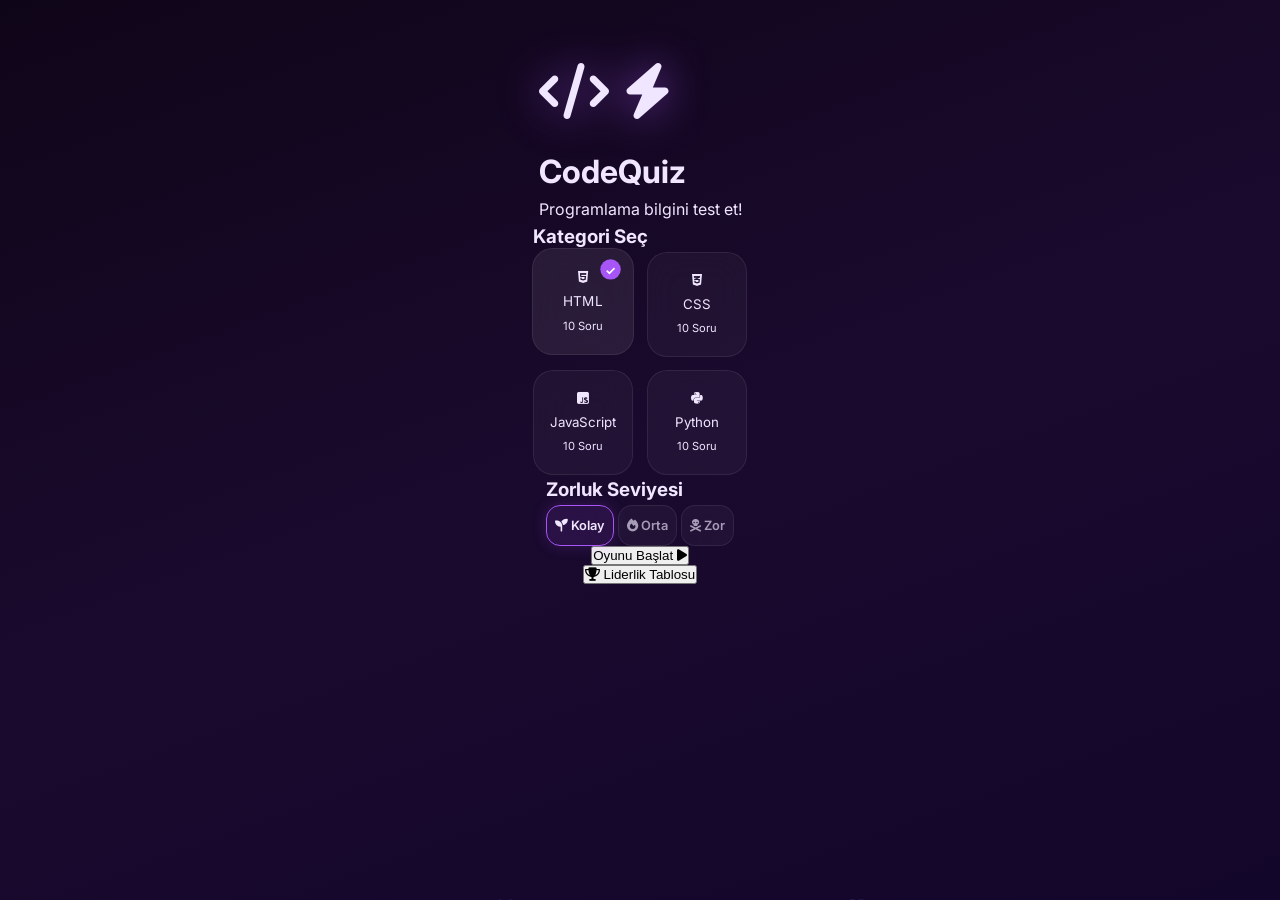
==== 03-egitici-oyun-tasarimi/index.html @ 7d4e770e "Final projeleri birleştirildi" ====
<!DOCTYPE html>
<html lang="tr">
<head>
    <meta charset="UTF-8">
    <meta name="viewport" content="width=device-width, initial-scale=1.0">
    <title>CodeQuiz - Programlama Bilgi Yarışması</title>
    <link rel="stylesheet" href="style.css">
    <link href="https://fonts.googleapis.com/css2?family=Inter:wght@300;400;500;600;700;800;900&display=swap" rel="stylesheet">
    <link rel="stylesheet" href="https://cdnjs.cloudflare.com/ajax/libs/font-awesome/6.5.0/css/all.min.css">
</head>
<body>
    <div class="particles" id="particles"></div>

    <!-- Start Screen -->
    <div class="game-container" id="startScreen">
        <div class="logo-section">
            <div class="logo-icon">
                <i class="fas fa-code"></i>
                <i class="fas fa-bolt logo-bolt"></i>
            </div>
            <h1 class="game-title">Code<span>Quiz</span></h1>
            <p class="game-subtitle">Programlama bilgini test et!</p>
        </div>

        <div class="category-section">
            <h3>Kategori Seç</h3>
            <div class="category-grid">
                <button class="category-btn selected" onclick="selectCategory(this, 'html')" data-cat="html">
                    <i class="fab fa-html5"></i>
                    <span>HTML</span>
                    <small>10 Soru</small>
                </button>
                <button class="category-btn" onclick="selectCategory(this, 'css')" data-cat="css">
                    <i class="fab fa-css3-alt"></i>
                    <span>CSS</span>
                    <small>10 Soru</small>
                </button>
                <button class="category-btn" onclick="selectCategory(this, 'javascript')" data-cat="javascript">
                    <i class="fab fa-js-square"></i>
                    <span>JavaScript</span>
                    <small>10 Soru</small>
                </button>
                <button class="category-btn" onclick="selectCategory(this, 'python')" data-cat="python">
                    <i class="fab fa-python"></i>
                    <span>Python</span>
                    <small>10 Soru</small>
                </button>
            </div>
        </div>

        <div class="difficulty-section">
            <h3>Zorluk Seviyesi</h3>
            <div class="difficulty-options">
                <button class="diff-btn selected" onclick="selectDifficulty(this, 'easy')">
                    <i class="fas fa-seedling"></i> Kolay
                </button>
                <button class="diff-btn" onclick="selectDifficulty(this, 'medium')">
                    <i class="fas fa-fire"></i> Orta
                </button>
                <button class="diff-btn" onclick="selectDifficulty(this, 'hard')">
                    <i class="fas fa-skull-crossbones"></i> Zor
                </button>
            </div>
        </div>

        <button class="start-btn" onclick="startGame()">
            <span>Oyunu Başlat</span>
            <i class="fas fa-play"></i>
        </button>

        <button class="leaderboard-btn" onclick="showLeaderboard()">
            <i class="fas fa-trophy"></i> Liderlik Tablosu
        </button>
    </div>

    <!-- Quiz Screen -->
    <div class="game-container hidden" id="quizScreen">
        <div class="quiz-header">
            <div class="quiz-info-bar">
                <div class="quiz-score">
                    <i class="fas fa-star"></i>
                    <span id="scoreDisplay">0</span>
                </div>
                <div class="quiz-question-num">
                    <span id="questionNum">1</span> / <span id="totalQuestions">10</span>
                </div>
                <div class="quiz-timer">
                    <i class="fas fa-clock"></i>
                    <span id="timerDisplay">30</span>
                </div>
            </div>
            <div class="timer-bar">
                <div class="timer-fill" id="timerBar"></div>
            </div>
            <div class="combo-display" id="comboDisplay">
                <i class="fas fa-fire"></i> <span id="comboCount">0</span>x Kombo!
            </div>
        </div>

        <div class="question-section">
            <div class="question-category-tag" id="questionCategoryTag">HTML</div>
            <h2 class="question-text" id="questionText">Soru yükleniyor...</h2>
        </div>

        <div class="answers-section" id="answersSection">
            <button class="answer-btn" onclick="checkAnswer(0)">
                <span class="answer-letter">A</span>
                <span class="answer-text" id="answer0">Cevap 1</span>
                <span class="answer-icon"></span>
            </button>
            <button class="answer-btn" onclick="checkAnswer(1)">
                <span class="answer-letter">B</span>
                <span class="answer-text" id="answer1">Cevap 2</span>
                <span class="answer-icon"></span>
            </button>
            <button class="answer-btn" onclick="checkAnswer(2)">
                <span class="answer-letter">C</span>
                <span class="answer-text" id="answer2">Cevap 3</span>
                <span class="answer-icon"></span>
            </button>
            <button class="answer-btn" onclick="checkAnswer(3)">
                <span class="answer-letter">D</span>
                <span class="answer-text" id="answer3">Cevap 4</span>
                <span class="answer-icon"></span>
            </button>
        </div>
    </div>

    <!-- Result Screen -->
    <div class="game-container hidden" id="resultScreen">
        <div class="result-icon-section" id="resultIconSection">
            <div class="result-emoji" id="resultEmoji">🏆</div>
            <div class="result-confetti" id="confetti"></div>
        </div>
        <h1 class="result-title" id="resultTitle">Tebrikler!</h1>
        <p class="result-subtitle" id="resultSubtitle">Harika bir performans!</p>

        <div class="result-stats">
            <div class="result-stat">
                <div class="stat-circle" id="scoreCircle">
                    <svg viewBox="0 0 100 100">
                        <circle cx="50" cy="50" r="45" class="stat-bg"/>
                        <circle cx="50" cy="50" r="45" class="stat-fill" id="scoreFill"/>
                    </svg>
                    <span class="stat-value" id="finalScore">0</span>
                </div>
                <span class="stat-label">Puan</span>
            </div>
            <div class="result-stat">
                <div class="stat-number" id="correctCount">0</div>
                <span class="stat-label">Doğru</span>
            </div>
            <div class="result-stat">
                <div class="stat-number" id="wrongCount">0</div>
                <span class="stat-label">Yanlış</span>
            </div>
            <div class="result-stat">
                <div class="stat-number" id="maxCombo">0</div>
                <span class="stat-label">Max Kombo</span>
            </div>
        </div>

        <div class="result-name-section" id="nameSection">
            <input type="text" id="playerName" placeholder="Adınızı girin..." maxlength="15">
            <button class="save-score-btn" onclick="saveScore()">
                <i class="fas fa-save"></i> Puanı Kaydet
            </button>
        </div>

        <div class="result-actions">
            <button class="play-again-btn" onclick="resetGame()">
                <i class="fas fa-redo"></i> Tekrar Oyna
            </button>
            <button class="home-btn" onclick="goHome()">
                <i class="fas fa-home"></i> Ana Sayfa
            </button>
        </div>
    </div>

    <!-- Leaderboard Screen -->
    <div class="game-container hidden" id="leaderboardScreen">
        <div class="leaderboard-header">
            <button class="lb-back-btn" onclick="goHome()"><i class="fas fa-arrow-left"></i></button>
            <h2><i class="fas fa-trophy"></i> Liderlik Tablosu</h2>
        </div>
        <div class="leaderboard-list" id="leaderboardList">
            <div class="leaderboard-empty">
                <i class="fas fa-ghost"></i>
                <p>Henüz skor yok. İlk sen ol!</p>
            </div>
        </div>
    </div>

    <!-- Feedback overlay -->
    <div class="feedback-overlay hidden" id="feedbackOverlay">
        <div class="feedback-content" id="feedbackContent">
            <i class="fas fa-check-circle"></i>
            <span>Doğru!</span>
        </div>
    </div>

    <script src="script.js"></script>
</body>
</html>
---- 03-egitici-oyun-tasarimi/style.css ----
/* ============================================================
   CodeQuiz – Educational Programming Quiz Game
   Premium Dark Gaming Theme
   ============================================================ */

/* ── Google Fonts ──────────────────────────────────────────── */
@import url('https://fonts.googleapis.com/css2?family=Inter:wght@300;400;500;600;700;800;900&display=swap');

/* ── CSS Custom Properties ─────────────────────────────────── */
:root {
  /* Background */
  --bg-primary: #0f0518;
  --bg-secondary: #1a0a2e;
  --bg-card: rgba(255, 255, 255, 0.04);
  --bg-card-hover: rgba(255, 255, 255, 0.08);

  /* Text */
  --text-primary: #f0e6ff;
  --text-secondary: rgba(240, 230, 255, 0.65);
  --text-muted: rgba(240, 230, 255, 0.4);

  /* Accent / Neon */
  --accent-purple: #a855f7;
  --accent-pink: #ec4899;
  --accent-cyan: #22d3ee;
  --accent-blue: #3b82f6;
  --neon-glow: 0 0 15px rgba(168, 85, 247, 0.5), 0 0 30px rgba(168, 85, 247, 0.2);

  /* Category colours */
  --html-color: #e34c26;
  --css-color: #264de4;
  --js-color: #f7df1e;
  --python-color: #3776ab;

  /* Feedback */
  --correct: #22c55e;
  --correct-glow: 0 0 20px rgba(34, 197, 94, 0.6), 0 0 40px rgba(34, 197, 94, 0.25);
  --wrong: #ef4444;
  --wrong-glow: 0 0 20px rgba(239, 68, 68, 0.6), 0 0 40px rgba(239, 68, 68, 0.25);

  /* Sizing */
  --container-max: 600px;
  --radius-sm: 8px;
  --radius-md: 14px;
  --radius-lg: 20px;
  --radius-xl: 28px;

  /* Transitions */
  --ease-out: cubic-bezier(0.22, 1, 0.36, 1);
  --ease-spring: cubic-bezier(0.34, 1.56, 0.64, 1);
}

/* ── Reset & Base ──────────────────────────────────────────── */
*,
*::before,
*::after {
  margin: 0;
  padding: 0;
  box-sizing: border-box;
}

html {
  font-size: 16px;
  -webkit-text-size-adjust: 100%;
  scroll-behavior: smooth;
}

body {
  font-family: 'Inter', -apple-system, BlinkMacSystemFont, 'Segoe UI', sans-serif;
  background: linear-gradient(160deg, var(--bg-primary) 0%, var(--bg-secondary) 50%, #12062a 100%);
  color: var(--text-primary);
  min-height: 100vh;
  overflow-x: hidden;
  line-height: 1.6;
  -webkit-font-smoothing: antialiased;
  -moz-osx-font-smoothing: grayscale;
}

/* ── Utility: Hidden ───────────────────────────────────────── */
.hidden {
  display: none !important;
}

/* ── Particles Background ──────────────────────────────────── */
#particles {
  position: fixed;
  inset: 0;
  z-index: 0;
  pointer-events: none;
  overflow: hidden;
}

#particles .particle {
  position: absolute;
  width: 4px;
  height: 4px;
  background: var(--accent-purple);
  border-radius: 50%;
  opacity: 0;
  animation: floatParticle 8s infinite ease-in-out;
}

#particles .particle:nth-child(odd) {
  background: var(--accent-cyan);
  width: 3px;
  height: 3px;
}

#particles .particle:nth-child(3n) {
  background: var(--accent-pink);
  width: 5px;
  height: 5px;
}

@keyframes floatParticle {
  0% {
    opacity: 0;
    transform: translateY(100vh) scale(0);
  }
  10% {
    opacity: 0.6;
  }
  90% {
    opacity: 0.6;
  }
  100% {
    opacity: 0;
    transform: translateY(-20vh) scale(1);
  }
}

/* ── Game Container ────────────────────────────────────────── */
.game-container {
  position: relative;
  z-index: 1;
  max-width: var(--container-max);
  width: 92%;
  margin: 0 auto;
  padding: 2rem 0 4rem;
  min-height: 100vh;
  display: flex;
  flex-direction: column;
  align-items: center;
}

/* ── Screens (shared) ──────────────────────────────────────── */
.screen {
  width: 100%;
  animation: fadeInUp 0.5s var(--ease-out) both;
}

/* ============================================================
   1. START SCREEN
   ============================================================ */
#start-screen {
  display: flex;
  flex-direction: column;
  align-items: center;
  gap: 2rem;
  padding-top: 1.5rem;
}

/* ── Logo / Title ──────────────────────────────────────────── */
.logo {
  text-align: center;
  margin-bottom: 0.5rem;
}

.logo-icon {
  font-size: 3.5rem;
  display: block;
  margin-bottom: 0.5rem;
  filter: drop-shadow(0 0 20px rgba(168, 85, 247, 0.6));
  animation: pulse 2.5s ease-in-out infinite;
}

.logo h1 {
  font-size: 2.6rem;
  font-weight: 900;
  letter-spacing: -0.03em;
  background: linear-gradient(135deg, var(--accent-purple), var(--accent-pink), var(--accent-cyan));
  background-size: 200% 200%;
  -webkit-background-clip: text;
  -webkit-text-fill-color: transparent;
  background-clip: text;
  animation: gradientShift 4s ease-in-out infinite;
}

.logo .tagline {
  font-size: 0.95rem;
  color: var(--text-secondary);
  font-weight: 400;
  margin-top: 0.35rem;
  letter-spacing: 0.04em;
}

@keyframes gradientShift {
  0%, 100% { background-position: 0% 50%; }
  50% { background-position: 100% 50%; }
}

/* ── Section Labels ────────────────────────────────────────── */
.section-label {
  font-size: 0.8rem;
  font-weight: 600;
  text-transform: uppercase;
  letter-spacing: 0.12em;
  color: var(--text-muted);
  width: 100%;
  margin-bottom: -0.75rem;
}

/* ── Category Buttons (Grid) ───────────────────────────────── */
.category-grid {
  display: grid;
  grid-template-columns: repeat(2, 1fr);
  gap: 0.85rem;
  width: 100%;
}

.category-btn {
  position: relative;
  display: flex;
  flex-direction: column;
  align-items: center;
  justify-content: center;
  gap: 0.55rem;
  padding: 1.3rem 1rem;
  border: 1.5px solid rgba(255, 255, 255, 0.08);
  border-radius: var(--radius-lg);
  background: var(--bg-card);
  backdrop-filter: blur(16px);
  -webkit-backdrop-filter: blur(16px);
  cursor: pointer;
  transition: all 0.35s var(--ease-out);
  overflow: hidden;
  font-family: inherit;
  color: var(--text-primary);
}

.category-btn::before {
  content: '';
  position: absolute;
  inset: 0;
  border-radius: inherit;
  opacity: 0;
  transition: opacity 0.35s var(--ease-out);
}

.category-btn .cat-icon {
  font-size: 2rem;
  transition: transform 0.35s var(--ease-spring);
}

.category-btn .cat-name {
  font-size: 0.85rem;
  font-weight: 700;
  letter-spacing: 0.02em;
}

/* -- Category: HTML */
.category-btn[data-category="html"] {
  border-color: rgba(227, 76, 38, 0.3);
}
.category-btn[data-category="html"]::before {
  background: radial-gradient(circle at center, rgba(227, 76, 38, 0.15), transparent 70%);
}
.category-btn[data-category="html"]:hover,
.category-btn[data-category="html"].selected {
  border-color: var(--html-color);
  box-shadow: 0 0 20px rgba(227, 76, 38, 0.35), inset 0 0 20px rgba(227, 76, 38, 0.08);
}

/* -- Category: CSS */
.category-btn[data-category="css"] {
  border-color: rgba(38, 77, 228, 0.3);
}
.category-btn[data-category="css"]::before {
  background: radial-gradient(circle at center, rgba(38, 77, 228, 0.15), transparent 70%);
}
.category-btn[data-category="css"]:hover,
.category-btn[data-category="css"].selected {
  border-color: var(--css-color);
  box-shadow: 0 0 20px rgba(38, 77, 228, 0.35), inset 0 0 20px rgba(38, 77, 228, 0.08);
}

/* -- Category: JavaScript */
.category-btn[data-category="js"] {
  border-color: rgba(247, 223, 30, 0.25);
}
.category-btn[data-category="js"]::before {
  background: radial-gradient(circle at center, rgba(247, 223, 30, 0.12), transparent 70%);
}
.category-btn[data-category="js"]:hover,
.category-btn[data-category="js"].selected {
  border-color: var(--js-color);
  box-shadow: 0 0 20px rgba(247, 223, 30, 0.3), inset 0 0 20px rgba(247, 223, 30, 0.06);
}

/* -- Category: Python */
.category-btn[data-category="python"] {
  border-color: rgba(55, 118, 171, 0.3);
}
.category-btn[data-category="python"]::before {
  background: radial-gradient(circle at center, rgba(55, 118, 171, 0.15), transparent 70%);
}
.category-btn[data-category="python"]:hover,
.category-btn[data-category="python"].selected {
  border-color: var(--python-color);
  box-shadow: 0 0 20px rgba(55, 118, 171, 0.35), inset 0 0 20px rgba(55, 118, 171, 0.08);
}

/* shared hover / selected lift */
.category-btn:hover,
.category-btn.selected {
  transform: translateY(-3px) scale(1.02);
  background: var(--bg-card-hover);
}

.category-btn:hover::before,
.category-btn.selected::before {
  opacity: 1;
}

.category-btn:hover .cat-icon,
.category-btn.selected .cat-icon {
  transform: scale(1.15);
}

.category-btn.selected::after {
  content: '✓';
  position: absolute;
  top: 10px;
  right: 12px;
  font-size: 0.75rem;
  font-weight: 700;
  background: var(--accent-purple);
  color: #fff;
  width: 20px;
  height: 20px;
  border-radius: 50%;
  display: flex;
  align-items: center;
  justify-content: center;
  animation: popIn 0.3s var(--ease-spring);
}

/* ── Difficulty Selector ───────────────────────────────────── */
.difficulty-selector {
  display: flex;
  gap: 0.6rem;
  width: 100%;
}

.diff-btn {
  flex: 1;
  padding: 0.75rem 0.5rem;
  border: 1.5px solid rgba(255, 255, 255, 0.08);
  border-radius: var(--radius-md);
  background: var(--bg-card);
  backdrop-filter: blur(12px);
  -webkit-backdrop-filter: blur(12px);
  color: var(--text-secondary);
  font-family: inherit;
  font-size: 0.8rem;
  font-weight: 600;
  cursor: pointer;
  transition: all 0.3s var(--ease-out);
  text-align: center;
}

.diff-btn:hover {
  background: var(--bg-card-hover);
  color: var(--text-primary);
  border-color: rgba(255, 255, 255, 0.15);
  transform: translateY(-2px);
}

.diff-btn.selected {
  border-color: var(--accent-purple);
  color: var(--text-primary);
  background: rgba(168, 85, 247, 0.12);
  box-shadow: 0 0 15px rgba(168, 85, 247, 0.2);
}

.diff-btn .diff-emoji {
  display: block;
  font-size: 1.3rem;
  margin-bottom: 0.25rem;
}

/* ── Primary Action Button (Start, etc.) ───────────────────── */
.btn-primary {
  width: 100%;
  padding: 1rem 2rem;
  border: none;
  border-radius: var(--radius-xl);
  background: linear-gradient(135deg, var(--accent-purple), var(--accent-pink));
  color: #fff;
  font-family: inherit;
  font-size: 1.05rem;
  font-weight: 700;
  letter-spacing: 0.02em;
  cursor: pointer;
  position: relative;
  overflow: hidden;
  transition: all 0.35s var(--ease-out);
  box-shadow: 0 4px 25px rgba(168, 85, 247, 0.35);
}

.btn-primary::before {
  content: '';
  position: absolute;
  inset: 0;
  background: linear-gradient(135deg, rgba(255,255,255,0.15), transparent);
  opacity: 0;
  transition: opacity 0.3s;
}

.btn-primary:hover {
  transform: translateY(-2px) scale(1.01);
  box-shadow: 0 6px 35px rgba(168, 85, 247, 0.5), var(--neon-glow);
}

.btn-primary:hover::before {
  opacity: 1;
}

.btn-primary:active {
  transform: translateY(0) scale(0.98);
}

.btn-primary:disabled {
  opacity: 0.4;
  cursor: not-allowed;
  transform: none;
  box-shadow: none;
}

/* ── Secondary / Ghost Button ──────────────────────────────── */
.btn-secondary {
  width: 100%;
  padding: 0.85rem 1.5rem;
  border: 1.5px solid rgba(255, 255, 255, 0.12);
  border-radius: var(--radius-xl);
  background: var(--bg-card);
  backdrop-filter: blur(12px);
  -webkit-backdrop-filter: blur(12px);
  color: var(--text-primary);
  font-family: inherit;
  font-size: 0.95rem;
  font-weight: 600;
  cursor: pointer;
  transition: all 0.3s var(--ease-out);
}

.btn-secondary:hover {
  background: var(--bg-card-hover);
  border-color: rgba(255, 255, 255, 0.2);
  transform: translateY(-2px);
  box-shadow: 0 4px 20px rgba(0, 0, 0, 0.3);
}

.btn-secondary:active {
  transform: translateY(0);
}

/* ============================================================
   2. QUIZ SCREEN
   ============================================================ */
#quiz-screen {
  display: flex;
  flex-direction: column;
  gap: 1.25rem;
  padding-top: 1rem;
}

/* ── Top Bar (Score / Question # / Timer) ──────────────────── */
.quiz-header {
  display: flex;
  justify-content: space-between;
  align-items: center;
  width: 100%;
}

.quiz-stat {
  display: flex;
  flex-direction: column;
  align-items: center;
  gap: 0.15rem;
}

.quiz-stat .stat-label {
  font-size: 0.65rem;
  font-weight: 600;
  text-transform: uppercase;
  letter-spacing: 0.1em;
  color: var(--text-muted);
}

.quiz-stat .stat-value {
  font-size: 1.35rem;
  font-weight: 800;
  color: var(--text-primary);
}

.quiz-stat .stat-value.score-value {
  background: linear-gradient(135deg, var(--accent-purple), var(--accent-cyan));
  -webkit-background-clip: text;
  -webkit-text-fill-color: transparent;
  background-clip: text;
}

/* ── Timer Bar ─────────────────────────────────────────────── */
.timer-bar-container {
  width: 100%;
  height: 6px;
  border-radius: 100px;
  background: rgba(255, 255, 255, 0.06);
  overflow: hidden;
  position: relative;
}

.timer-bar {
  height: 100%;
  border-radius: 100px;
  width: 100%;
  background: linear-gradient(90deg, var(--accent-cyan), var(--accent-purple));
  transition: width 0.3s linear;
  position: relative;
  box-shadow: 0 0 12px rgba(34, 211, 238, 0.4);
}

.timer-bar.warning {
  background: linear-gradient(90deg, #f59e0b, #f97316);
  box-shadow: 0 0 12px rgba(245, 158, 11, 0.5);
}

.timer-bar.danger {
  background: linear-gradient(90deg, var(--wrong), #dc2626);
  box-shadow: 0 0 14px rgba(239, 68, 68, 0.6);
  animation: timerPulse 0.5s ease-in-out infinite;
}

@keyframes timerPulse {
  0%, 100% { opacity: 1; }
  50% { opacity: 0.65; }
}

/* ── Combo Display ─────────────────────────────────────────── */
.combo-display {
  display: flex;
  align-items: center;
  justify-content: center;
  gap: 0.45rem;
  padding: 0.45rem 1.1rem;
  border-radius: 100px;
  background: rgba(255, 165, 0, 0.1);
  border: 1px solid rgba(255, 165, 0, 0.25);
  font-size: 0.85rem;
  font-weight: 700;
  color: #fbbf24;
  opacity: 0;
  transform: scale(0.85);
  transition: all 0.35s var(--ease-spring);
  align-self: center;
}

.combo-display.active {
  opacity: 1;
  transform: scale(1);
  animation: comboPulse 1.2s ease-in-out infinite;
}

.combo-display .combo-fire {
  font-size: 1.1rem;
  animation: fireWobble 0.6s ease-in-out infinite alternate;
}

@keyframes comboPulse {
  0%, 100% { box-shadow: 0 0 10px rgba(255, 165, 0, 0.2); }
  50% { box-shadow: 0 0 25px rgba(255, 165, 0, 0.45), 0 0 50px rgba(255, 165, 0, 0.15); }
}

@keyframes fireWobble {
  0% { transform: rotate(-6deg) scale(1); }
  100% { transform: rotate(6deg) scale(1.15); }
}

/* ── Question Card ─────────────────────────────────────────── */
.question-card {
  width: 100%;
  padding: 1.75rem 1.5rem;
  border-radius: var(--radius-lg);
  background: var(--bg-card);
  backdrop-filter: blur(16px);
  -webkit-backdrop-filter: blur(16px);
  border: 1px solid rgba(255, 255, 255, 0.06);
  text-align: center;
}

.question-text {
  font-size: 1.1rem;
  font-weight: 600;
  line-height: 1.65;
  color: var(--text-primary);
}

.question-text code {
  display: inline-block;
  background: rgba(168, 85, 247, 0.15);
  padding: 0.15em 0.5em;
  border-radius: 6px;
  font-family: 'Fira Code', 'Cascadia Code', 'Consolas', monospace;
  font-size: 0.92em;
  color: var(--accent-cyan);
  border: 1px solid rgba(168, 85, 247, 0.2);
}

/* ── Answer Buttons ────────────────────────────────────────── */
.answers-grid {
  display: flex;
  flex-direction: column;
  gap: 0.7rem;
  width: 100%;
}

.answer-btn {
  width: 100%;
  display: flex;
  align-items: center;
  gap: 0.85rem;
  padding: 1rem 1.2rem;
  border: 1.5px solid rgba(255, 255, 255, 0.07);
  border-radius: var(--radius-md);
  background: var(--bg-card);
  backdrop-filter: blur(12px);
  -webkit-backdrop-filter: blur(12px);
  color: var(--text-primary);
  font-family: inherit;
  font-size: 0.95rem;
  font-weight: 500;
  cursor: pointer;
  transition: all 0.3s var(--ease-out);
  text-align: left;
  position: relative;
  overflow: hidden;
}

.answer-btn::before {
  content: '';
  position: absolute;
  inset: 0;
  background: linear-gradient(135deg, rgba(168, 85, 247, 0.08), transparent);
  opacity: 0;
  transition: opacity 0.3s;
}

.answer-btn .letter-badge {
  display: flex;
  align-items: center;
  justify-content: center;
  width: 34px;
  height: 34px;
  min-width: 34px;
  border-radius: 10px;
  background: rgba(168, 85, 247, 0.12);
  border: 1px solid rgba(168, 85, 247, 0.2);
  font-size: 0.8rem;
  font-weight: 800;
  color: var(--accent-purple);
  transition: all 0.3s var(--ease-out);
}

.answer-btn .answer-text {
  flex: 1;
}

.answer-btn:hover {
  border-color: rgba(168, 85, 247, 0.35);
  background: var(--bg-card-hover);
  transform: translateX(4px);
  box-shadow: 0 0 18px rgba(168, 85, 247, 0.15);
}

.answer-btn:hover::before {
  opacity: 1;
}

.answer-btn:hover .letter-badge {
  background: rgba(168, 85, 247, 0.25);
  border-color: var(--accent-purple);
  transform: scale(1.08);
}

.answer-btn:active {
  transform: translateX(2px) scale(0.985);
}

/* Correct answer */
.answer-btn.correct {
  border-color: var(--correct);
  background: rgba(34, 197, 94, 0.1);
  box-shadow: var(--correct-glow);
  animation: correctPulse 0.6s var(--ease-out);
}

.answer-btn.correct .letter-badge {
  background: var(--correct);
  border-color: var(--correct);
  color: #fff;
}

@keyframes correctPulse {
  0% { transform: scale(1); }
  30% { transform: scale(1.03); }
  100% { transform: scale(1); }
}

/* Wrong answer */
.answer-btn.wrong {
  border-color: var(--wrong);
  background: rgba(239, 68, 68, 0.1);
  box-shadow: var(--wrong-glow);
  animation: shake 0.5s var(--ease-out);
}

.answer-btn.wrong .letter-badge {
  background: var(--wrong);
  border-color: var(--wrong);
  color: #fff;
}

/* Disabled state after answering */
.answer-btn:disabled {
  cursor: default;
  opacity: 0.45;
  transform: none;
}

.answer-btn:disabled:hover {
  border-color: rgba(255, 255, 255, 0.07);
  background: var(--bg-card);
  box-shadow: none;
  transform: none;
}

.answer-btn:disabled:hover::before {
  opacity: 0;
}

.answer-btn.correct:disabled,
.answer-btn.wrong:disabled {
  opacity: 1;
}

/* ============================================================
   3. RESULT SCREEN
   ============================================================ */
#result-screen {
  display: flex;
  flex-direction: column;
  align-items: center;
  gap: 1.5rem;
  padding-top: 2rem;
  text-align: center;
}

/* ── Result Emoji ──────────────────────────────────────────── */
.result-emoji {
  font-size: 4rem;
  animation: bounceIn 0.7s var(--ease-spring);
}

/* ── Score Circle (SVG) ────────────────────────────────────── */
.score-circle-container {
  position: relative;
  width: 180px;
  height: 180px;
}

.score-circle-container svg {
  width: 100%;
  height: 100%;
  transform: rotate(-90deg);
}

.score-circle-bg {
  fill: none;
  stroke: rgba(255, 255, 255, 0.06);
  stroke-width: 8;
}

.score-circle-fill {
  fill: none;
  stroke: url(#scoreGradient);
  stroke-width: 8;
  stroke-linecap: round;
  stroke-dasharray: 502;
  stroke-dashoffset: 502;
  transition: stroke-dashoffset 1.5s var(--ease-out);
  filter: drop-shadow(0 0 8px rgba(168, 85, 247, 0.5));
}

.score-circle-fill.animated {
  /* JS will set stroke-dashoffset dynamically */
}

.score-circle-text {
  position: absolute;
  inset: 0;
  display: flex;
  flex-direction: column;
  align-items: center;
  justify-content: center;
}

.score-circle-text .score-number {
  font-size: 2.8rem;
  font-weight: 900;
  background: linear-gradient(135deg, var(--accent-purple), var(--accent-pink));
  -webkit-background-clip: text;
  -webkit-text-fill-color: transparent;
  background-clip: text;
  line-height: 1;
}

.score-circle-text .score-label {
  font-size: 0.75rem;
  font-weight: 600;
  text-transform: uppercase;
  letter-spacing: 0.12em;
  color: var(--text-muted);
  margin-top: 0.25rem;
}

/* ── Result Title ──────────────────────────────────────────── */
.result-title {
  font-size: 1.6rem;
  font-weight: 800;
  background: linear-gradient(135deg, var(--accent-purple), var(--accent-cyan));
  -webkit-background-clip: text;
  -webkit-text-fill-color: transparent;
  background-clip: text;
}

/* ── Stats Grid ────────────────────────────────────────────── */
.stats-grid {
  display: grid;
  grid-template-columns: repeat(3, 1fr);
  gap: 0.75rem;
  width: 100%;
}

.stat-card {
  display: flex;
  flex-direction: column;
  align-items: center;
  gap: 0.3rem;
  padding: 1rem 0.5rem;
  border-radius: var(--radius-md);
  background: var(--bg-card);
  border: 1px solid rgba(255, 255, 255, 0.06);
  backdrop-filter: blur(12px);
  -webkit-backdrop-filter: blur(12px);
}

.stat-card .stat-icon {
  font-size: 1.3rem;
}

.stat-card .stat-val {
  font-size: 1.25rem;
  font-weight: 800;
  color: var(--text-primary);
}

.stat-card .stat-lbl {
  font-size: 0.65rem;
  font-weight: 600;
  text-transform: uppercase;
  letter-spacing: 0.08em;
  color: var(--text-muted);
}

/* ── Player Name Input ─────────────────────────────────────── */
.name-input-group {
  width: 100%;
  display: flex;
  flex-direction: column;
  gap: 0.5rem;
}

.name-input-group label {
  font-size: 0.8rem;
  font-weight: 600;
  color: var(--text-secondary);
  text-align: left;
}

.name-input {
  width: 100%;
  padding: 0.9rem 1.2rem;
  border: 1.5px solid rgba(255, 255, 255, 0.1);
  border-radius: var(--radius-md);
  background: var(--bg-card);
  backdrop-filter: blur(12px);
  -webkit-backdrop-filter: blur(12px);
  color: var(--text-primary);
  font-family: inherit;
  font-size: 1rem;
  font-weight: 500;
  outline: none;
  transition: all 0.3s var(--ease-out);
}

.name-input::placeholder {
  color: var(--text-muted);
}

.name-input:focus {
  border-color: var(--accent-purple);
  box-shadow: 0 0 20px rgba(168, 85, 247, 0.2);
}

/* ── Result Action Buttons ─────────────────────────────────── */
.result-actions {
  display: flex;
  flex-direction: column;
  gap: 0.65rem;
  width: 100%;
}

/* ============================================================
   4. LEADERBOARD SCREEN
   ============================================================ */
#leaderboard-screen {
  display: flex;
  flex-direction: column;
  gap: 1.25rem;
  padding-top: 1rem;
}

.leaderboard-header {
  display: flex;
  align-items: center;
  justify-content: space-between;
  width: 100%;
}

.leaderboard-header h2 {
  font-size: 1.5rem;
  font-weight: 800;
  display: flex;
  align-items: center;
  gap: 0.5rem;
}

.back-btn {
  display: flex;
  align-items: center;
  justify-content: center;
  width: 40px;
  height: 40px;
  border: 1.5px solid rgba(255, 255, 255, 0.1);
  border-radius: 12px;
  background: var(--bg-card);
  color: var(--text-primary);
  font-size: 1.1rem;
  cursor: pointer;
  transition: all 0.3s var(--ease-out);
}

.back-btn:hover {
  background: var(--bg-card-hover);
  border-color: rgba(255, 255, 255, 0.2);
  transform: translateX(-2px);
}

/* ── Leaderboard Filter Tabs ───────────────────────────────── */
.leaderboard-tabs {
  display: flex;
  gap: 0.4rem;
  width: 100%;
  background: var(--bg-card);
  border-radius: var(--radius-md);
  padding: 0.3rem;
  border: 1px solid rgba(255, 255, 255, 0.05);
}

.tab-btn {
  flex: 1;
  padding: 0.6rem;
  border: none;
  border-radius: 10px;
  background: transparent;
  color: var(--text-secondary);
  font-family: inherit;
  font-size: 0.78rem;
  font-weight: 600;
  cursor: pointer;
  transition: all 0.3s var(--ease-out);
}

.tab-btn:hover {
  color: var(--text-primary);
  background: rgba(255, 255, 255, 0.04);
}

.tab-btn.active {
  background: rgba(168, 85, 247, 0.15);
  color: var(--accent-purple);
  box-shadow: 0 0 12px rgba(168, 85, 247, 0.1);
}

/* ── Leaderboard List ──────────────────────────────────────── */
.leaderboard-list {
  display: flex;
  flex-direction: column;
  gap: 0.5rem;
  width: 100%;
}

.lb-entry {
  display: flex;
  align-items: center;
  gap: 0.85rem;
  padding: 0.9rem 1rem;
  border-radius: var(--radius-md);
  background: var(--bg-card);
  border: 1px solid rgba(255, 255, 255, 0.05);
  transition: all 0.3s var(--ease-out);
  animation: fadeInUp 0.4s var(--ease-out) both;
}

.lb-entry:nth-child(1) { animation-delay: 0.05s; }
.lb-entry:nth-child(2) { animation-delay: 0.1s; }
.lb-entry:nth-child(3) { animation-delay: 0.15s; }
.lb-entry:nth-child(4) { animation-delay: 0.2s; }
.lb-entry:nth-child(5) { animation-delay: 0.25s; }
.lb-entry:nth-child(6) { animation-delay: 0.3s; }
.lb-entry:nth-child(7) { animation-delay: 0.35s; }
.lb-entry:nth-child(8) { animation-delay: 0.4s; }
.lb-entry:nth-child(9) { animation-delay: 0.45s; }
.lb-entry:nth-child(10) { animation-delay: 0.5s; }

.lb-entry:hover {
  background: var(--bg-card-hover);
  transform: translateX(4px);
}

/* Top 3 highlight */
.lb-entry.rank-1 {
  border-color: rgba(255, 215, 0, 0.3);
  background: rgba(255, 215, 0, 0.06);
}

.lb-entry.rank-2 {
  border-color: rgba(192, 192, 192, 0.25);
  background: rgba(192, 192, 192, 0.04);
}

.lb-entry.rank-3 {
  border-color: rgba(205, 127, 50, 0.25);
  background: rgba(205, 127, 50, 0.04);
}

.lb-rank {
  font-size: 1.1rem;
  font-weight: 800;
  min-width: 32px;
  text-align: center;
  color: var(--text-muted);
}

.lb-entry.rank-1 .lb-rank { color: #ffd700; }
.lb-entry.rank-2 .lb-rank { color: #c0c0c0; }
.lb-entry.rank-3 .lb-rank { color: #cd7f32; }

.lb-info {
  flex: 1;
  display: flex;
  flex-direction: column;
  gap: 0.1rem;
}

.lb-name {
  font-size: 0.9rem;
  font-weight: 700;
  color: var(--text-primary);
}

.lb-meta {
  font-size: 0.7rem;
  color: var(--text-muted);
}

.lb-score {
  font-size: 1.15rem;
  font-weight: 800;
  background: linear-gradient(135deg, var(--accent-purple), var(--accent-pink));
  -webkit-background-clip: text;
  -webkit-text-fill-color: transparent;
  background-clip: text;
}

.leaderboard-empty {
  text-align: center;
  padding: 3rem 1rem;
  color: var(--text-muted);
  font-size: 0.9rem;
}

.leaderboard-empty .empty-icon {
  font-size: 2.5rem;
  display: block;
  margin-bottom: 0.75rem;
  opacity: 0.5;
}

/* ============================================================
   5. FEEDBACK OVERLAY
   ============================================================ */
.feedback-overlay {
  position: fixed;
  inset: 0;
  z-index: 100;
  display: flex;
  align-items: center;
  justify-content: center;
  pointer-events: none;
  opacity: 0;
  transition: opacity 0.3s var(--ease-out);
}

.feedback-overlay.show {
  opacity: 1;
  pointer-events: auto;
}

.feedback-overlay.correct {
  background: radial-gradient(circle at center, rgba(34, 197, 94, 0.12), transparent 70%);
}

.feedback-overlay.wrong {
  background: radial-gradient(circle at center, rgba(239, 68, 68, 0.12), transparent 70%);
}

.feedback-content {
  display: flex;
  flex-direction: column;
  align-items: center;
  gap: 0.75rem;
  animation: popIn 0.4s var(--ease-spring);
}

.feedback-icon {
  font-size: 4.5rem;
  filter: drop-shadow(0 0 20px currentColor);
}

.feedback-text {
  font-size: 1.4rem;
  font-weight: 800;
  letter-spacing: 0.02em;
}

.feedback-overlay.correct .feedback-text {
  color: var(--correct);
  text-shadow: 0 0 20px rgba(34, 197, 94, 0.5);
}

.feedback-overlay.wrong .feedback-text {
  color: var(--wrong);
  text-shadow: 0 0 20px rgba(239, 68, 68, 0.5);
}

.feedback-points {
  font-size: 1rem;
  font-weight: 700;
  color: var(--text-secondary);
}

/* ============================================================
   KEYFRAME ANIMATIONS
   ============================================================ */

/* Fade In Up */
@keyframes fadeInUp {
  from {
    opacity: 0;
    transform: translateY(24px);
  }
  to {
    opacity: 1;
    transform: translateY(0);
  }
}

/* Fade In */
@keyframes fadeIn {
  from { opacity: 0; }
  to { opacity: 1; }
}

/* Pop In */
@keyframes popIn {
  0% {
    opacity: 0;
    transform: scale(0.6);
  }
  70% {
    transform: scale(1.08);
  }
  100% {
    opacity: 1;
    transform: scale(1);
  }
}

/* Bounce In */
@keyframes bounceIn {
  0% {
    opacity: 0;
    transform: scale(0.3);
  }
  50% {
    opacity: 1;
    transform: scale(1.12);
  }
  70% {
    transform: scale(0.92);
  }
  100% {
    transform: scale(1);
  }
}

/* Pulse */
@keyframes pulse {
  0%, 100% {
    transform: scale(1);
    opacity: 1;
  }
  50% {
    transform: scale(1.08);
    opacity: 0.85;
  }
}

/* Shake */
@keyframes shake {
  0%, 100% { transform: translateX(0); }
  15% { transform: translateX(-8px); }
  30% { transform: translateX(7px); }
  45% { transform: translateX(-6px); }
  60% { transform: translateX(4px); }
  75% { transform: translateX(-2px); }
}

/* Slide In from Right */
@keyframes slideInRight {
  from {
    opacity: 0;
    transform: translateX(30px);
  }
  to {
    opacity: 1;
    transform: translateX(0);
  }
}

/* Score Count Up Glow */
@keyframes scoreGlow {
  0%, 100% { filter: drop-shadow(0 0 8px rgba(168, 85, 247, 0.4)); }
  50% { filter: drop-shadow(0 0 20px rgba(168, 85, 247, 0.8)); }
}

/* ============================================================
   RESPONSIVE DESIGN
   ============================================================ */
@media (max-width: 480px) {
  html {
    font-size: 14px;
  }

  .game-container {
    width: 94%;
    padding: 1.25rem 0 3rem;
  }

  .logo h1 {
    font-size: 2rem;
  }

  .logo-icon {
    font-size: 2.8rem;
  }

  .category-grid {
    gap: 0.65rem;
  }

  .category-btn {
    padding: 1rem 0.75rem;
  }

  .category-btn .cat-icon {
    font-size: 1.6rem;
  }

  .question-text {
    font-size: 1rem;
  }

  .answer-btn {
    padding: 0.85rem 1rem;
    font-size: 0.88rem;
  }

  .answer-btn .letter-badge {
    width: 30px;
    height: 30px;
    min-width: 30px;
    font-size: 0.75rem;
  }

  .stats-grid {
    grid-template-columns: repeat(3, 1fr);
    gap: 0.5rem;
  }

  .stat-card {
    padding: 0.75rem 0.35rem;
  }

  .score-circle-container {
    width: 150px;
    height: 150px;
  }

  .score-circle-text .score-number {
    font-size: 2.2rem;
  }

  .result-emoji {
    font-size: 3rem;
  }

  .feedback-icon {
    font-size: 3.5rem;
  }

  .feedback-text {
    font-size: 1.15rem;
  }
}

@media (max-width: 360px) {
  html {
    font-size: 13px;
  }

  .category-grid {
    grid-template-columns: 1fr 1fr;
    gap: 0.5rem;
  }

  .difficulty-selector {
    flex-wrap: wrap;
  }

  .diff-btn {
    flex: 1 1 calc(50% - 0.3rem);
  }
}

@media (min-width: 768px) {
  .game-container {
    padding-top: 3rem;
  }

  .logo h1 {
    font-size: 3rem;
  }

  .question-card {
    padding: 2rem;
  }

  .answer-btn {
    padding: 1.1rem 1.4rem;
  }
}

/* ── Scrollbar Styling ─────────────────────────────────────── */
::-webkit-scrollbar {
  width: 6px;
}

::-webkit-scrollbar-track {
  background: transparent;
}

::-webkit-scrollbar-thumb {
  background: rgba(168, 85, 247, 0.3);
  border-radius: 100px;
}

::-webkit-scrollbar-thumb:hover {
  background: rgba(168, 85, 247, 0.5);
}

/* ── Selection Styling ─────────────────────────────────────── */
::selection {
  background: rgba(168, 85, 247, 0.35);
  color: #fff;
}
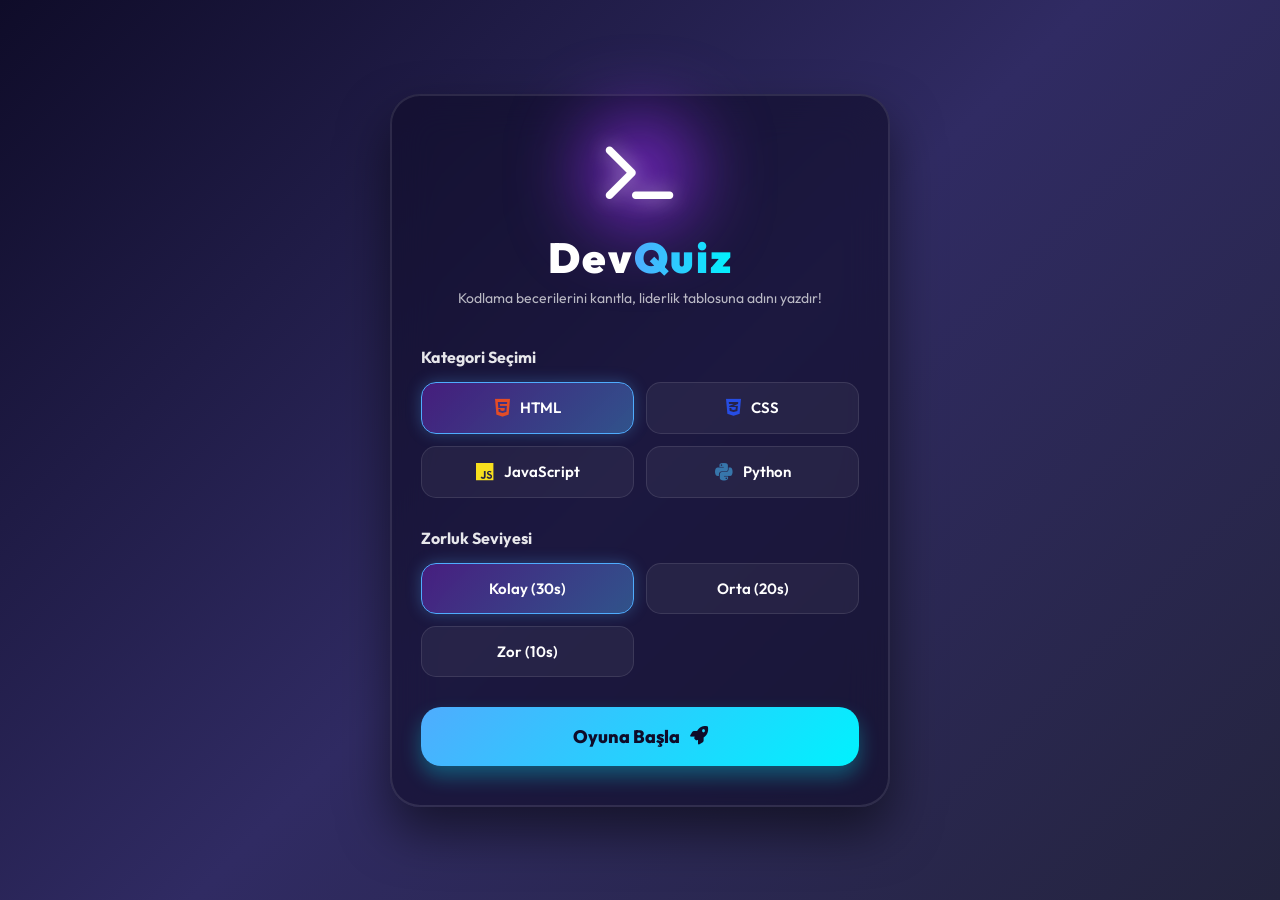
==== commit 8fa2531b: "Uygulama ve oyun geliştirildi, tasarımlar mükemmelleştirildi" ====
--- a/03-egitici-oyun-tasarimi/index.html
+++ b/03-egitici-oyun-tasarimi/index.html
@@ -3,199 +3,151 @@
 <head>
     <meta charset="UTF-8">
     <meta name="viewport" content="width=device-width, initial-scale=1.0">
-    <title>CodeQuiz - Programlama Bilgi Yarışması</title>
+    <title>DevQuiz - Yazılımcı Bilgi Yarışması</title>
+    <link href="https://fonts.googleapis.com/css2?family=Outfit:wght@300;400;500;600;700;800;900&display=swap" rel="stylesheet">
+    <link rel="stylesheet" href="https://cdnjs.cloudflare.com/ajax/libs/font-awesome/6.5.0/css/all.min.css">
     <link rel="stylesheet" href="style.css">
-    <link href="https://fonts.googleapis.com/css2?family=Inter:wght@300;400;500;600;700;800;900&display=swap" rel="stylesheet">
-    <link rel="stylesheet" href="https://cdnjs.cloudflare.com/ajax/libs/font-awesome/6.5.0/css/all.min.css">
 </head>
 <body>
-    <div class="particles" id="particles"></div>
+    <div class="area" >
+        <ul class="circles">
+                <li></li><li></li><li></li><li></li><li></li><li></li><li></li><li></li><li></li><li></li>
+        </ul>
+    </div >
 
-    <!-- Start Screen -->
-    <div class="game-container" id="startScreen">
-        <div class="logo-section">
-            <div class="logo-icon">
-                <i class="fas fa-code"></i>
-                <i class="fas fa-bolt logo-bolt"></i>
+    <div class="game-container">
+        
+        <!-- Start Screen -->
+        <div id="startScreen" class="screen active">
+            <div class="logo-container">
+                <div class="glow-orb"></div>
+                <div class="logo-icon"><i class="fas fa-terminal"></i></div>
             </div>
-            <h1 class="game-title">Code<span>Quiz</span></h1>
-            <p class="game-subtitle">Programlama bilgini test et!</p>
+            <h1 class="game-title">Dev<span>Quiz</span></h1>
+            <p class="game-subtitle">Kodlama becerilerini kanıtla, liderlik tablosuna adını yazdır!</p>
+
+            <div class="selection-container">
+                <h3 class="selection-title">Kategori Seçimi</h3>
+                <div class="category-grid">
+                    <button class="category-btn active" data-cat="html">
+                        <i class="fab fa-html5"></i> HTML
+                    </button>
+                    <button class="category-btn" data-cat="css">
+                        <i class="fab fa-css3-alt"></i> CSS
+                    </button>
+                    <button class="category-btn" data-cat="js">
+                        <i class="fab fa-js"></i> JavaScript
+                    </button>
+                    <button class="category-btn" data-cat="python">
+                        <i class="fab fa-python"></i> Python
+                    </button>
+                </div>
+
+                <h3 class="selection-title mt-4">Zorluk Seviyesi</h3>
+                <div class="difficulty-grid">
+                    <button class="diff-btn active" data-diff="easy">Kolay (30s)</button>
+                    <button class="diff-btn" data-diff="medium">Orta (20s)</button>
+                    <button class="diff-btn" data-diff="hard">Zor (10s)</button>
+                </div>
+            </div>
+
+            <button id="startBtn" class="primary-btn">
+                <span>Oyuna Başla</span>
+                <i class="fas fa-rocket"></i>
+            </button>
         </div>
 
-        <div class="category-section">
-            <h3>Kategori Seç</h3>
-            <div class="category-grid">
-                <button class="category-btn selected" onclick="selectCategory(this, 'html')" data-cat="html">
-                    <i class="fab fa-html5"></i>
-                    <span>HTML</span>
-                    <small>10 Soru</small>
-                </button>
-                <button class="category-btn" onclick="selectCategory(this, 'css')" data-cat="css">
-                    <i class="fab fa-css3-alt"></i>
-                    <span>CSS</span>
-                    <small>10 Soru</small>
-                </button>
-                <button class="category-btn" onclick="selectCategory(this, 'javascript')" data-cat="javascript">
-                    <i class="fab fa-js-square"></i>
-                    <span>JavaScript</span>
-                    <small>10 Soru</small>
-                </button>
-                <button class="category-btn" onclick="selectCategory(this, 'python')" data-cat="python">
-                    <i class="fab fa-python"></i>
-                    <span>Python</span>
-                    <small>10 Soru</small>
+        <!-- Quiz Screen -->
+        <div id="quizScreen" class="screen">
+            <div class="quiz-header">
+                <div class="stat-box">
+                    <i class="fas fa-star" style="color: #ffd700;"></i>
+                    <span id="score">0</span>
+                </div>
+                <div class="stat-box">
+                    Soru <span id="questionCount">1</span>/10
+                </div>
+                <div class="stat-box timer-box">
+                    <i class="fas fa-clock"></i>
+                    <span id="timer">30</span>
+                </div>
+            </div>
+
+            <div class="progress-container">
+                <div class="progress-bar" id="timeBar"></div>
+            </div>
+
+            <div id="comboContainer" class="combo-container hidden">
+                <i class="fas fa-fire"></i> <span id="comboText">2x Kombo!</span>
+            </div>
+
+            <div class="question-card">
+                <div class="category-badge" id="qCategory">JavaScript</div>
+                <h2 id="questionText">Soru metni buraya gelecek...</h2>
+            </div>
+
+            <div class="options-grid" id="optionsGrid">
+                <!-- Options injected via JS -->
+            </div>
+        </div>
+
+        <!-- Result Screen -->
+        <div id="resultScreen" class="screen">
+            <div class="result-header">
+                <div class="result-icon" id="resultIcon">🏆</div>
+                <h1 id="resultTitle">Tebrikler!</h1>
+                <p id="resultSubtitle">Harika bir iş çıkardın.</p>
+            </div>
+
+            <div class="score-circle-container">
+                <svg class="progress-ring" width="150" height="150">
+                    <circle class="progress-ring__circle-bg" stroke="rgba(255,255,255,0.1)" stroke-width="8" fill="transparent" r="65" cx="75" cy="75"/>
+                    <circle class="progress-ring__circle" id="scoreCircle" stroke="url(#gradient)" stroke-width="8" fill="transparent" r="65" cx="75" cy="75"/>
+                    <defs>
+                        <linearGradient id="gradient" x1="0%" y1="0%" x2="100%" y2="0%">
+                            <stop offset="0%" stop-color="#4facfe" />
+                            <stop offset="100%" stop-color="#00f2fe" />
+                        </linearGradient>
+                    </defs>
+                </svg>
+                <div class="score-text-inner">
+                    <span id="finalScore">0</span>
+                    <small>Puan</small>
+                </div>
+            </div>
+
+            <div class="stats-grid">
+                <div class="stat-item correct">
+                    <i class="fas fa-check-circle"></i>
+                    <div class="stat-details">
+                        <span id="correctCount">0</span>
+                        <small>Doğru</small>
+                    </div>
+                </div>
+                <div class="stat-item wrong">
+                    <i class="fas fa-times-circle"></i>
+                    <div class="stat-details">
+                        <span id="wrongCount">0</span>
+                        <small>Yanlış</small>
+                    </div>
+                </div>
+            </div>
+
+            <div class="action-buttons">
+                <button id="restartBtn" class="secondary-btn">
+                    <i class="fas fa-redo"></i> Tekrar Oyna
                 </button>
             </div>
         </div>
 
-        <div class="difficulty-section">
-            <h3>Zorluk Seviyesi</h3>
-            <div class="difficulty-options">
-                <button class="diff-btn selected" onclick="selectDifficulty(this, 'easy')">
-                    <i class="fas fa-seedling"></i> Kolay
-                </button>
-                <button class="diff-btn" onclick="selectDifficulty(this, 'medium')">
-                    <i class="fas fa-fire"></i> Orta
-                </button>
-                <button class="diff-btn" onclick="selectDifficulty(this, 'hard')">
-                    <i class="fas fa-skull-crossbones"></i> Zor
-                </button>
-            </div>
-        </div>
-
-        <button class="start-btn" onclick="startGame()">
-            <span>Oyunu Başlat</span>
-            <i class="fas fa-play"></i>
-        </button>
-
-        <button class="leaderboard-btn" onclick="showLeaderboard()">
-            <i class="fas fa-trophy"></i> Liderlik Tablosu
-        </button>
     </div>
 
-    <!-- Quiz Screen -->
-    <div class="game-container hidden" id="quizScreen">
-        <div class="quiz-header">
-            <div class="quiz-info-bar">
-                <div class="quiz-score">
-                    <i class="fas fa-star"></i>
-                    <span id="scoreDisplay">0</span>
-                </div>
-                <div class="quiz-question-num">
-                    <span id="questionNum">1</span> / <span id="totalQuestions">10</span>
-                </div>
-                <div class="quiz-timer">
-                    <i class="fas fa-clock"></i>
-                    <span id="timerDisplay">30</span>
-                </div>
-            </div>
-            <div class="timer-bar">
-                <div class="timer-fill" id="timerBar"></div>
-            </div>
-            <div class="combo-display" id="comboDisplay">
-                <i class="fas fa-fire"></i> <span id="comboCount">0</span>x Kombo!
-            </div>
-        </div>
-
-        <div class="question-section">
-            <div class="question-category-tag" id="questionCategoryTag">HTML</div>
-            <h2 class="question-text" id="questionText">Soru yükleniyor...</h2>
-        </div>
-
-        <div class="answers-section" id="answersSection">
-            <button class="answer-btn" onclick="checkAnswer(0)">
-                <span class="answer-letter">A</span>
-                <span class="answer-text" id="answer0">Cevap 1</span>
-                <span class="answer-icon"></span>
-            </button>
-            <button class="answer-btn" onclick="checkAnswer(1)">
-                <span class="answer-letter">B</span>
-                <span class="answer-text" id="answer1">Cevap 2</span>
-                <span class="answer-icon"></span>
-            </button>
-            <button class="answer-btn" onclick="checkAnswer(2)">
-                <span class="answer-letter">C</span>
-                <span class="answer-text" id="answer2">Cevap 3</span>
-                <span class="answer-icon"></span>
-            </button>
-            <button class="answer-btn" onclick="checkAnswer(3)">
-                <span class="answer-letter">D</span>
-                <span class="answer-text" id="answer3">Cevap 4</span>
-                <span class="answer-icon"></span>
-            </button>
-        </div>
-    </div>
-
-    <!-- Result Screen -->
-    <div class="game-container hidden" id="resultScreen">
-        <div class="result-icon-section" id="resultIconSection">
-            <div class="result-emoji" id="resultEmoji">🏆</div>
-            <div class="result-confetti" id="confetti"></div>
-        </div>
-        <h1 class="result-title" id="resultTitle">Tebrikler!</h1>
-        <p class="result-subtitle" id="resultSubtitle">Harika bir performans!</p>
-
-        <div class="result-stats">
-            <div class="result-stat">
-                <div class="stat-circle" id="scoreCircle">
-                    <svg viewBox="0 0 100 100">
-                        <circle cx="50" cy="50" r="45" class="stat-bg"/>
-                        <circle cx="50" cy="50" r="45" class="stat-fill" id="scoreFill"/>
-                    </svg>
-                    <span class="stat-value" id="finalScore">0</span>
-                </div>
-                <span class="stat-label">Puan</span>
-            </div>
-            <div class="result-stat">
-                <div class="stat-number" id="correctCount">0</div>
-                <span class="stat-label">Doğru</span>
-            </div>
-            <div class="result-stat">
-                <div class="stat-number" id="wrongCount">0</div>
-                <span class="stat-label">Yanlış</span>
-            </div>
-            <div class="result-stat">
-                <div class="stat-number" id="maxCombo">0</div>
-                <span class="stat-label">Max Kombo</span>
-            </div>
-        </div>
-
-        <div class="result-name-section" id="nameSection">
-            <input type="text" id="playerName" placeholder="Adınızı girin..." maxlength="15">
-            <button class="save-score-btn" onclick="saveScore()">
-                <i class="fas fa-save"></i> Puanı Kaydet
-            </button>
-        </div>
-
-        <div class="result-actions">
-            <button class="play-again-btn" onclick="resetGame()">
-                <i class="fas fa-redo"></i> Tekrar Oyna
-            </button>
-            <button class="home-btn" onclick="goHome()">
-                <i class="fas fa-home"></i> Ana Sayfa
-            </button>
-        </div>
-    </div>
-
-    <!-- Leaderboard Screen -->
-    <div class="game-container hidden" id="leaderboardScreen">
-        <div class="leaderboard-header">
-            <button class="lb-back-btn" onclick="goHome()"><i class="fas fa-arrow-left"></i></button>
-            <h2><i class="fas fa-trophy"></i> Liderlik Tablosu</h2>
-        </div>
-        <div class="leaderboard-list" id="leaderboardList">
-            <div class="leaderboard-empty">
-                <i class="fas fa-ghost"></i>
-                <p>Henüz skor yok. İlk sen ol!</p>
-            </div>
-        </div>
-    </div>
-
-    <!-- Feedback overlay -->
-    <div class="feedback-overlay hidden" id="feedbackOverlay">
-        <div class="feedback-content" id="feedbackContent">
-            <i class="fas fa-check-circle"></i>
-            <span>Doğru!</span>
+    <!-- Feedback Overlay -->
+    <div id="feedbackOverlay" class="feedback-overlay hidden">
+        <div class="feedback-content">
+            <i id="feedbackIcon" class="fas fa-check-circle"></i>
+            <h2 id="feedbackTitle">Doğru!</h2>
+            <p id="feedbackPoints">+100 Puan</p>
         </div>
     </div>
 
--- a/03-egitici-oyun-tasarimi/style.css
+++ b/03-egitici-oyun-tasarimi/style.css
@@ -1,1418 +1,455 @@
-/* ============================================================
-   CodeQuiz – Educational Programming Quiz Game
-   Premium Dark Gaming Theme
-   ============================================================ */
-
-/* ── Google Fonts ──────────────────────────────────────────── */
-@import url('https://fonts.googleapis.com/css2?family=Inter:wght@300;400;500;600;700;800;900&display=swap');
-
-/* ── CSS Custom Properties ─────────────────────────────────── */
+* {
+    margin: 0;
+    padding: 0;
+    box-sizing: border-box;
+}
+
 :root {
-  /* Background */
-  --bg-primary: #0f0518;
-  --bg-secondary: #1a0a2e;
-  --bg-card: rgba(255, 255, 255, 0.04);
-  --bg-card-hover: rgba(255, 255, 255, 0.08);
-
-  /* Text */
-  --text-primary: #f0e6ff;
-  --text-secondary: rgba(240, 230, 255, 0.65);
-  --text-muted: rgba(240, 230, 255, 0.4);
-
-  /* Accent / Neon */
-  --accent-purple: #a855f7;
-  --accent-pink: #ec4899;
-  --accent-cyan: #22d3ee;
-  --accent-blue: #3b82f6;
-  --neon-glow: 0 0 15px rgba(168, 85, 247, 0.5), 0 0 30px rgba(168, 85, 247, 0.2);
-
-  /* Category colours */
-  --html-color: #e34c26;
-  --css-color: #264de4;
-  --js-color: #f7df1e;
-  --python-color: #3776ab;
-
-  /* Feedback */
-  --correct: #22c55e;
-  --correct-glow: 0 0 20px rgba(34, 197, 94, 0.6), 0 0 40px rgba(34, 197, 94, 0.25);
-  --wrong: #ef4444;
-  --wrong-glow: 0 0 20px rgba(239, 68, 68, 0.6), 0 0 40px rgba(239, 68, 68, 0.25);
-
-  /* Sizing */
-  --container-max: 600px;
-  --radius-sm: 8px;
-  --radius-md: 14px;
-  --radius-lg: 20px;
-  --radius-xl: 28px;
-
-  /* Transitions */
-  --ease-out: cubic-bezier(0.22, 1, 0.36, 1);
-  --ease-spring: cubic-bezier(0.34, 1.56, 0.64, 1);
-}
-
-/* ── Reset & Base ──────────────────────────────────────────── */
-*,
-*::before,
-*::after {
-  margin: 0;
-  padding: 0;
-  box-sizing: border-box;
-}
-
-html {
-  font-size: 16px;
-  -webkit-text-size-adjust: 100%;
-  scroll-behavior: smooth;
+    --bg-color: #0f0c29;
+    --primary: #8a2be2;
+    --secondary: #4facfe;
+    --text: #ffffff;
+    --card-bg: rgba(255, 255, 255, 0.05);
+    --card-border: rgba(255, 255, 255, 0.1);
+    --correct: #00e676;
+    --wrong: #ff1744;
 }
 
 body {
-  font-family: 'Inter', -apple-system, BlinkMacSystemFont, 'Segoe UI', sans-serif;
-  background: linear-gradient(160deg, var(--bg-primary) 0%, var(--bg-secondary) 50%, #12062a 100%);
-  color: var(--text-primary);
-  min-height: 100vh;
-  overflow-x: hidden;
-  line-height: 1.6;
-  -webkit-font-smoothing: antialiased;
-  -moz-osx-font-smoothing: grayscale;
-}
-
-/* ── Utility: Hidden ───────────────────────────────────────── */
-.hidden {
-  display: none !important;
-}
-
-/* ── Particles Background ──────────────────────────────────── */
-#particles {
-  position: fixed;
-  inset: 0;
-  z-index: 0;
-  pointer-events: none;
-  overflow: hidden;
-}
-
-#particles .particle {
-  position: absolute;
-  width: 4px;
-  height: 4px;
-  background: var(--accent-purple);
-  border-radius: 50%;
-  opacity: 0;
-  animation: floatParticle 8s infinite ease-in-out;
-}
-
-#particles .particle:nth-child(odd) {
-  background: var(--accent-cyan);
-  width: 3px;
-  height: 3px;
-}
-
-#particles .particle:nth-child(3n) {
-  background: var(--accent-pink);
-  width: 5px;
-  height: 5px;
-}
-
-@keyframes floatParticle {
-  0% {
-    opacity: 0;
-    transform: translateY(100vh) scale(0);
-  }
-  10% {
-    opacity: 0.6;
-  }
-  90% {
-    opacity: 0.6;
-  }
-  100% {
-    opacity: 0;
-    transform: translateY(-20vh) scale(1);
-  }
-}
-
-/* ── Game Container ────────────────────────────────────────── */
+    font-family: 'Outfit', sans-serif;
+    background: linear-gradient(135deg, #0f0c29, #302b63, #24243e);
+    color: var(--text);
+    min-height: 100vh;
+    display: flex;
+    justify-content: center;
+    align-items: center;
+    overflow: hidden;
+    position: relative;
+}
+
+/* Background Animation */
+.area {
+    position: absolute;
+    top: 0; left: 0;
+    width: 100%; height: 100%;
+    z-index: 0;
+}
+.circles {
+    position: absolute;
+    top: 0; left: 0;
+    width: 100%; height: 100%;
+    overflow: hidden;
+}
+.circles li {
+    position: absolute;
+    display: block;
+    list-style: none;
+    width: 20px; height: 20px;
+    background: rgba(255, 255, 255, 0.1);
+    animation: animate 25s linear infinite;
+    bottom: -150px;
+    border-radius: 50%;
+}
+.circles li:nth-child(1){ left: 25%; width: 80px; height: 80px; animation-delay: 0s; }
+.circles li:nth-child(2){ left: 10%; width: 20px; height: 20px; animation-delay: 2s; animation-duration: 12s; }
+.circles li:nth-child(3){ left: 70%; width: 20px; height: 20px; animation-delay: 4s; }
+.circles li:nth-child(4){ left: 40%; width: 60px; height: 60px; animation-delay: 0s; animation-duration: 18s; }
+.circles li:nth-child(5){ left: 65%; width: 20px; height: 20px; animation-delay: 0s; }
+.circles li:nth-child(6){ left: 75%; width: 110px; height: 110px; animation-delay: 3s; }
+.circles li:nth-child(7){ left: 35%; width: 150px; height: 150px; animation-delay: 7s; }
+.circles li:nth-child(8){ left: 50%; width: 25px; height: 25px; animation-delay: 15s; animation-duration: 45s; }
+.circles li:nth-child(9){ left: 20%; width: 15px; height: 15px; animation-delay: 2s; animation-duration: 35s; }
+.circles li:nth-child(10){ left: 85%; width: 150px; height: 150px; animation-delay: 0s; animation-duration: 11s; }
+
+@keyframes animate {
+    0%{ transform: translateY(0) rotate(0deg); opacity: 1; border-radius: 0; }
+    100%{ transform: translateY(-1000px) rotate(720deg); opacity: 0; border-radius: 50%; }
+}
+
+/* Container */
 .game-container {
-  position: relative;
-  z-index: 1;
-  max-width: var(--container-max);
-  width: 92%;
-  margin: 0 auto;
-  padding: 2rem 0 4rem;
-  min-height: 100vh;
-  display: flex;
-  flex-direction: column;
-  align-items: center;
-}
-
-/* ── Screens (shared) ──────────────────────────────────────── */
+    width: 100%;
+    max-width: 500px;
+    background: rgba(15, 12, 41, 0.6);
+    backdrop-filter: blur(20px);
+    -webkit-backdrop-filter: blur(20px);
+    border: 1px solid var(--card-border);
+    border-radius: 30px;
+    padding: 40px 30px;
+    box-shadow: 0 25px 50px rgba(0,0,0,0.5), inset 0 0 0 1px rgba(255,255,255,0.1);
+    position: relative;
+    z-index: 10;
+    min-height: 600px;
+    display: flex;
+    flex-direction: column;
+}
+
 .screen {
-  width: 100%;
-  animation: fadeInUp 0.5s var(--ease-out) both;
-}
-
-/* ============================================================
-   1. START SCREEN
-   ============================================================ */
-#start-screen {
-  display: flex;
-  flex-direction: column;
-  align-items: center;
-  gap: 2rem;
-  padding-top: 1.5rem;
-}
-
-/* ── Logo / Title ──────────────────────────────────────────── */
-.logo {
-  text-align: center;
-  margin-bottom: 0.5rem;
-}
-
+    display: none;
+    flex-direction: column;
+    height: 100%;
+    animation: fadeIn 0.4s ease forwards;
+}
+.screen.active {
+    display: flex;
+}
+
+@keyframes fadeIn {
+    from { opacity: 0; transform: translateY(20px); }
+    to { opacity: 1; transform: translateY(0); }
+}
+
+/* Start Screen */
+.logo-container {
+    text-align: center;
+    position: relative;
+    margin-bottom: 20px;
+}
+.glow-orb {
+    position: absolute;
+    top: 50%; left: 50%;
+    transform: translate(-50%, -50%);
+    width: 100px; height: 100px;
+    background: var(--primary);
+    filter: blur(40px);
+    border-radius: 50%;
+    z-index: -1;
+    animation: pulse 3s infinite;
+}
 .logo-icon {
-  font-size: 3.5rem;
-  display: block;
-  margin-bottom: 0.5rem;
-  filter: drop-shadow(0 0 20px rgba(168, 85, 247, 0.6));
-  animation: pulse 2.5s ease-in-out infinite;
-}
-
-.logo h1 {
-  font-size: 2.6rem;
-  font-weight: 900;
-  letter-spacing: -0.03em;
-  background: linear-gradient(135deg, var(--accent-purple), var(--accent-pink), var(--accent-cyan));
-  background-size: 200% 200%;
-  -webkit-background-clip: text;
-  -webkit-text-fill-color: transparent;
-  background-clip: text;
-  animation: gradientShift 4s ease-in-out infinite;
-}
-
-.logo .tagline {
-  font-size: 0.95rem;
-  color: var(--text-secondary);
-  font-weight: 400;
-  margin-top: 0.35rem;
-  letter-spacing: 0.04em;
-}
-
-@keyframes gradientShift {
-  0%, 100% { background-position: 0% 50%; }
-  50% { background-position: 100% 50%; }
-}
-
-/* ── Section Labels ────────────────────────────────────────── */
-.section-label {
-  font-size: 0.8rem;
-  font-weight: 600;
-  text-transform: uppercase;
-  letter-spacing: 0.12em;
-  color: var(--text-muted);
-  width: 100%;
-  margin-bottom: -0.75rem;
-}
-
-/* ── Category Buttons (Grid) ───────────────────────────────── */
-.category-grid {
-  display: grid;
-  grid-template-columns: repeat(2, 1fr);
-  gap: 0.85rem;
-  width: 100%;
-}
-
-.category-btn {
-  position: relative;
-  display: flex;
-  flex-direction: column;
-  align-items: center;
-  justify-content: center;
-  gap: 0.55rem;
-  padding: 1.3rem 1rem;
-  border: 1.5px solid rgba(255, 255, 255, 0.08);
-  border-radius: var(--radius-lg);
-  background: var(--bg-card);
-  backdrop-filter: blur(16px);
-  -webkit-backdrop-filter: blur(16px);
-  cursor: pointer;
-  transition: all 0.35s var(--ease-out);
-  overflow: hidden;
-  font-family: inherit;
-  color: var(--text-primary);
-}
-
-.category-btn::before {
-  content: '';
-  position: absolute;
-  inset: 0;
-  border-radius: inherit;
-  opacity: 0;
-  transition: opacity 0.35s var(--ease-out);
-}
-
-.category-btn .cat-icon {
-  font-size: 2rem;
-  transition: transform 0.35s var(--ease-spring);
-}
-
-.category-btn .cat-name {
-  font-size: 0.85rem;
-  font-weight: 700;
-  letter-spacing: 0.02em;
-}
-
-/* -- Category: HTML */
-.category-btn[data-category="html"] {
-  border-color: rgba(227, 76, 38, 0.3);
-}
-.category-btn[data-category="html"]::before {
-  background: radial-gradient(circle at center, rgba(227, 76, 38, 0.15), transparent 70%);
-}
-.category-btn[data-category="html"]:hover,
-.category-btn[data-category="html"].selected {
-  border-color: var(--html-color);
-  box-shadow: 0 0 20px rgba(227, 76, 38, 0.35), inset 0 0 20px rgba(227, 76, 38, 0.08);
-}
-
-/* -- Category: CSS */
-.category-btn[data-category="css"] {
-  border-color: rgba(38, 77, 228, 0.3);
-}
-.category-btn[data-category="css"]::before {
-  background: radial-gradient(circle at center, rgba(38, 77, 228, 0.15), transparent 70%);
-}
-.category-btn[data-category="css"]:hover,
-.category-btn[data-category="css"].selected {
-  border-color: var(--css-color);
-  box-shadow: 0 0 20px rgba(38, 77, 228, 0.35), inset 0 0 20px rgba(38, 77, 228, 0.08);
-}
-
-/* -- Category: JavaScript */
-.category-btn[data-category="js"] {
-  border-color: rgba(247, 223, 30, 0.25);
-}
-.category-btn[data-category="js"]::before {
-  background: radial-gradient(circle at center, rgba(247, 223, 30, 0.12), transparent 70%);
-}
-.category-btn[data-category="js"]:hover,
-.category-btn[data-category="js"].selected {
-  border-color: var(--js-color);
-  box-shadow: 0 0 20px rgba(247, 223, 30, 0.3), inset 0 0 20px rgba(247, 223, 30, 0.06);
-}
-
-/* -- Category: Python */
-.category-btn[data-category="python"] {
-  border-color: rgba(55, 118, 171, 0.3);
-}
-.category-btn[data-category="python"]::before {
-  background: radial-gradient(circle at center, rgba(55, 118, 171, 0.15), transparent 70%);
-}
-.category-btn[data-category="python"]:hover,
-.category-btn[data-category="python"].selected {
-  border-color: var(--python-color);
-  box-shadow: 0 0 20px rgba(55, 118, 171, 0.35), inset 0 0 20px rgba(55, 118, 171, 0.08);
-}
-
-/* shared hover / selected lift */
-.category-btn:hover,
-.category-btn.selected {
-  transform: translateY(-3px) scale(1.02);
-  background: var(--bg-card-hover);
-}
-
-.category-btn:hover::before,
-.category-btn.selected::before {
-  opacity: 1;
-}
-
-.category-btn:hover .cat-icon,
-.category-btn.selected .cat-icon {
-  transform: scale(1.15);
-}
-
-.category-btn.selected::after {
-  content: '✓';
-  position: absolute;
-  top: 10px;
-  right: 12px;
-  font-size: 0.75rem;
-  font-weight: 700;
-  background: var(--accent-purple);
-  color: #fff;
-  width: 20px;
-  height: 20px;
-  border-radius: 50%;
-  display: flex;
-  align-items: center;
-  justify-content: center;
-  animation: popIn 0.3s var(--ease-spring);
-}
-
-/* ── Difficulty Selector ───────────────────────────────────── */
-.difficulty-selector {
-  display: flex;
-  gap: 0.6rem;
-  width: 100%;
-}
-
-.diff-btn {
-  flex: 1;
-  padding: 0.75rem 0.5rem;
-  border: 1.5px solid rgba(255, 255, 255, 0.08);
-  border-radius: var(--radius-md);
-  background: var(--bg-card);
-  backdrop-filter: blur(12px);
-  -webkit-backdrop-filter: blur(12px);
-  color: var(--text-secondary);
-  font-family: inherit;
-  font-size: 0.8rem;
-  font-weight: 600;
-  cursor: pointer;
-  transition: all 0.3s var(--ease-out);
-  text-align: center;
-}
-
-.diff-btn:hover {
-  background: var(--bg-card-hover);
-  color: var(--text-primary);
-  border-color: rgba(255, 255, 255, 0.15);
-  transform: translateY(-2px);
-}
-
-.diff-btn.selected {
-  border-color: var(--accent-purple);
-  color: var(--text-primary);
-  background: rgba(168, 85, 247, 0.12);
-  box-shadow: 0 0 15px rgba(168, 85, 247, 0.2);
-}
-
-.diff-btn .diff-emoji {
-  display: block;
-  font-size: 1.3rem;
-  margin-bottom: 0.25rem;
-}
-
-/* ── Primary Action Button (Start, etc.) ───────────────────── */
-.btn-primary {
-  width: 100%;
-  padding: 1rem 2rem;
-  border: none;
-  border-radius: var(--radius-xl);
-  background: linear-gradient(135deg, var(--accent-purple), var(--accent-pink));
-  color: #fff;
-  font-family: inherit;
-  font-size: 1.05rem;
-  font-weight: 700;
-  letter-spacing: 0.02em;
-  cursor: pointer;
-  position: relative;
-  overflow: hidden;
-  transition: all 0.35s var(--ease-out);
-  box-shadow: 0 4px 25px rgba(168, 85, 247, 0.35);
-}
-
-.btn-primary::before {
-  content: '';
-  position: absolute;
-  inset: 0;
-  background: linear-gradient(135deg, rgba(255,255,255,0.15), transparent);
-  opacity: 0;
-  transition: opacity 0.3s;
-}
-
-.btn-primary:hover {
-  transform: translateY(-2px) scale(1.01);
-  box-shadow: 0 6px 35px rgba(168, 85, 247, 0.5), var(--neon-glow);
-}
-
-.btn-primary:hover::before {
-  opacity: 1;
-}
-
-.btn-primary:active {
-  transform: translateY(0) scale(0.98);
-}
-
-.btn-primary:disabled {
-  opacity: 0.4;
-  cursor: not-allowed;
-  transform: none;
-  box-shadow: none;
-}
-
-/* ── Secondary / Ghost Button ──────────────────────────────── */
-.btn-secondary {
-  width: 100%;
-  padding: 0.85rem 1.5rem;
-  border: 1.5px solid rgba(255, 255, 255, 0.12);
-  border-radius: var(--radius-xl);
-  background: var(--bg-card);
-  backdrop-filter: blur(12px);
-  -webkit-backdrop-filter: blur(12px);
-  color: var(--text-primary);
-  font-family: inherit;
-  font-size: 0.95rem;
-  font-weight: 600;
-  cursor: pointer;
-  transition: all 0.3s var(--ease-out);
-}
-
-.btn-secondary:hover {
-  background: var(--bg-card-hover);
-  border-color: rgba(255, 255, 255, 0.2);
-  transform: translateY(-2px);
-  box-shadow: 0 4px 20px rgba(0, 0, 0, 0.3);
-}
-
-.btn-secondary:active {
-  transform: translateY(0);
-}
-
-/* ============================================================
-   2. QUIZ SCREEN
-   ============================================================ */
-#quiz-screen {
-  display: flex;
-  flex-direction: column;
-  gap: 1.25rem;
-  padding-top: 1rem;
-}
-
-/* ── Top Bar (Score / Question # / Timer) ──────────────────── */
+    font-size: 60px;
+    color: white;
+    text-shadow: 0 0 20px rgba(255,255,255,0.5);
+}
+
+.game-title {
+    text-align: center;
+    font-size: 42px;
+    font-weight: 900;
+    margin-bottom: 5px;
+    letter-spacing: 2px;
+}
+.game-title span {
+    background: linear-gradient(to right, #4facfe, #00f2fe);
+    -webkit-background-clip: text;
+    -webkit-text-fill-color: transparent;
+}
+.game-subtitle {
+    text-align: center;
+    color: rgba(255,255,255,0.7);
+    margin-bottom: 40px;
+    font-size: 14px;
+}
+
+.selection-title {
+    font-size: 16px;
+    margin-bottom: 15px;
+    color: rgba(255,255,255,0.9);
+}
+
+.category-grid, .difficulty-grid {
+    display: grid;
+    grid-template-columns: 1fr 1fr;
+    gap: 12px;
+    margin-bottom: 30px;
+}
+
+.category-btn, .diff-btn {
+    background: var(--card-bg);
+    border: 1px solid var(--card-border);
+    padding: 15px;
+    border-radius: 15px;
+    color: white;
+    font-family: inherit;
+    font-size: 15px;
+    font-weight: 600;
+    cursor: pointer;
+    transition: all 0.3s;
+    display: flex;
+    align-items: center;
+    justify-content: center;
+    gap: 10px;
+}
+
+.category-btn i { font-size: 20px; }
+.category-btn[data-cat="html"] i { color: #e34c26; }
+.category-btn[data-cat="css"] i { color: #264de4; }
+.category-btn[data-cat="js"] i { color: #f7df1e; }
+.category-btn[data-cat="python"] i { color: #3776ab; }
+
+.category-btn:hover, .diff-btn:hover {
+    background: rgba(255,255,255,0.1);
+    transform: translateY(-2px);
+}
+
+.category-btn.active, .diff-btn.active {
+    background: linear-gradient(135deg, rgba(138, 43, 226, 0.4), rgba(79, 172, 254, 0.4));
+    border-color: var(--secondary);
+    box-shadow: 0 0 15px rgba(79, 172, 254, 0.3);
+}
+
+.primary-btn {
+    margin-top: auto;
+    background: linear-gradient(135deg, #4facfe, #00f2fe);
+    border: none;
+    padding: 18px;
+    border-radius: 20px;
+    color: #0f0c29;
+    font-size: 18px;
+    font-weight: 800;
+    font-family: inherit;
+    cursor: pointer;
+    display: flex;
+    justify-content: center;
+    align-items: center;
+    gap: 10px;
+    transition: all 0.3s;
+    box-shadow: 0 10px 20px rgba(0, 242, 254, 0.3);
+}
+
+.primary-btn:hover {
+    transform: translateY(-3px) scale(1.02);
+    box-shadow: 0 15px 25px rgba(0, 242, 254, 0.4);
+}
+
+/* Quiz Screen */
 .quiz-header {
-  display: flex;
-  justify-content: space-between;
-  align-items: center;
-  width: 100%;
-}
-
-.quiz-stat {
-  display: flex;
-  flex-direction: column;
-  align-items: center;
-  gap: 0.15rem;
-}
-
-.quiz-stat .stat-label {
-  font-size: 0.65rem;
-  font-weight: 600;
-  text-transform: uppercase;
-  letter-spacing: 0.1em;
-  color: var(--text-muted);
-}
-
-.quiz-stat .stat-value {
-  font-size: 1.35rem;
-  font-weight: 800;
-  color: var(--text-primary);
-}
-
-.quiz-stat .stat-value.score-value {
-  background: linear-gradient(135deg, var(--accent-purple), var(--accent-cyan));
-  -webkit-background-clip: text;
-  -webkit-text-fill-color: transparent;
-  background-clip: text;
-}
-
-/* ── Timer Bar ─────────────────────────────────────────────── */
-.timer-bar-container {
-  width: 100%;
-  height: 6px;
-  border-radius: 100px;
-  background: rgba(255, 255, 255, 0.06);
-  overflow: hidden;
-  position: relative;
-}
-
-.timer-bar {
-  height: 100%;
-  border-radius: 100px;
-  width: 100%;
-  background: linear-gradient(90deg, var(--accent-cyan), var(--accent-purple));
-  transition: width 0.3s linear;
-  position: relative;
-  box-shadow: 0 0 12px rgba(34, 211, 238, 0.4);
-}
-
-.timer-bar.warning {
-  background: linear-gradient(90deg, #f59e0b, #f97316);
-  box-shadow: 0 0 12px rgba(245, 158, 11, 0.5);
-}
-
-.timer-bar.danger {
-  background: linear-gradient(90deg, var(--wrong), #dc2626);
-  box-shadow: 0 0 14px rgba(239, 68, 68, 0.6);
-  animation: timerPulse 0.5s ease-in-out infinite;
-}
-
-@keyframes timerPulse {
-  0%, 100% { opacity: 1; }
-  50% { opacity: 0.65; }
-}
-
-/* ── Combo Display ─────────────────────────────────────────── */
-.combo-display {
-  display: flex;
-  align-items: center;
-  justify-content: center;
-  gap: 0.45rem;
-  padding: 0.45rem 1.1rem;
-  border-radius: 100px;
-  background: rgba(255, 165, 0, 0.1);
-  border: 1px solid rgba(255, 165, 0, 0.25);
-  font-size: 0.85rem;
-  font-weight: 700;
-  color: #fbbf24;
-  opacity: 0;
-  transform: scale(0.85);
-  transition: all 0.35s var(--ease-spring);
-  align-self: center;
-}
-
-.combo-display.active {
-  opacity: 1;
-  transform: scale(1);
-  animation: comboPulse 1.2s ease-in-out infinite;
-}
-
-.combo-display .combo-fire {
-  font-size: 1.1rem;
-  animation: fireWobble 0.6s ease-in-out infinite alternate;
-}
-
-@keyframes comboPulse {
-  0%, 100% { box-shadow: 0 0 10px rgba(255, 165, 0, 0.2); }
-  50% { box-shadow: 0 0 25px rgba(255, 165, 0, 0.45), 0 0 50px rgba(255, 165, 0, 0.15); }
-}
-
-@keyframes fireWobble {
-  0% { transform: rotate(-6deg) scale(1); }
-  100% { transform: rotate(6deg) scale(1.15); }
-}
-
-/* ── Question Card ─────────────────────────────────────────── */
+    display: flex;
+    justify-content: space-between;
+    margin-bottom: 20px;
+}
+.stat-box {
+    background: var(--card-bg);
+    border: 1px solid var(--card-border);
+    padding: 8px 15px;
+    border-radius: 12px;
+    font-weight: 600;
+    font-size: 14px;
+    display: flex;
+    align-items: center;
+    gap: 6px;
+}
+.timer-box {
+    color: #4facfe;
+    border-color: rgba(79, 172, 254, 0.3);
+}
+
+.progress-container {
+    height: 6px;
+    background: rgba(255,255,255,0.1);
+    border-radius: 10px;
+    margin-bottom: 20px;
+    overflow: hidden;
+}
+.progress-bar {
+    height: 100%;
+    width: 100%;
+    background: linear-gradient(90deg, #00e676, #4facfe);
+    border-radius: 10px;
+    transition: width 1s linear, background-color 0.3s;
+}
+
+.combo-container {
+    text-align: center;
+    color: #ff9100;
+    font-weight: 800;
+    font-size: 18px;
+    margin-bottom: 10px;
+    text-shadow: 0 0 10px rgba(255, 145, 0, 0.5);
+    animation: popIn 0.3s cubic-bezier(0.175, 0.885, 0.32, 1.275);
+}
+
+.hidden { display: none !important; }
+
 .question-card {
-  width: 100%;
-  padding: 1.75rem 1.5rem;
-  border-radius: var(--radius-lg);
-  background: var(--bg-card);
-  backdrop-filter: blur(16px);
-  -webkit-backdrop-filter: blur(16px);
-  border: 1px solid rgba(255, 255, 255, 0.06);
-  text-align: center;
-}
-
-.question-text {
-  font-size: 1.1rem;
-  font-weight: 600;
-  line-height: 1.65;
-  color: var(--text-primary);
-}
-
-.question-text code {
-  display: inline-block;
-  background: rgba(168, 85, 247, 0.15);
-  padding: 0.15em 0.5em;
-  border-radius: 6px;
-  font-family: 'Fira Code', 'Cascadia Code', 'Consolas', monospace;
-  font-size: 0.92em;
-  color: var(--accent-cyan);
-  border: 1px solid rgba(168, 85, 247, 0.2);
-}
-
-/* ── Answer Buttons ────────────────────────────────────────── */
-.answers-grid {
-  display: flex;
-  flex-direction: column;
-  gap: 0.7rem;
-  width: 100%;
-}
-
-.answer-btn {
-  width: 100%;
-  display: flex;
-  align-items: center;
-  gap: 0.85rem;
-  padding: 1rem 1.2rem;
-  border: 1.5px solid rgba(255, 255, 255, 0.07);
-  border-radius: var(--radius-md);
-  background: var(--bg-card);
-  backdrop-filter: blur(12px);
-  -webkit-backdrop-filter: blur(12px);
-  color: var(--text-primary);
-  font-family: inherit;
-  font-size: 0.95rem;
-  font-weight: 500;
-  cursor: pointer;
-  transition: all 0.3s var(--ease-out);
-  text-align: left;
-  position: relative;
-  overflow: hidden;
-}
-
-.answer-btn::before {
-  content: '';
-  position: absolute;
-  inset: 0;
-  background: linear-gradient(135deg, rgba(168, 85, 247, 0.08), transparent);
-  opacity: 0;
-  transition: opacity 0.3s;
-}
-
-.answer-btn .letter-badge {
-  display: flex;
-  align-items: center;
-  justify-content: center;
-  width: 34px;
-  height: 34px;
-  min-width: 34px;
-  border-radius: 10px;
-  background: rgba(168, 85, 247, 0.12);
-  border: 1px solid rgba(168, 85, 247, 0.2);
-  font-size: 0.8rem;
-  font-weight: 800;
-  color: var(--accent-purple);
-  transition: all 0.3s var(--ease-out);
-}
-
-.answer-btn .answer-text {
-  flex: 1;
-}
-
-.answer-btn:hover {
-  border-color: rgba(168, 85, 247, 0.35);
-  background: var(--bg-card-hover);
-  transform: translateX(4px);
-  box-shadow: 0 0 18px rgba(168, 85, 247, 0.15);
-}
-
-.answer-btn:hover::before {
-  opacity: 1;
-}
-
-.answer-btn:hover .letter-badge {
-  background: rgba(168, 85, 247, 0.25);
-  border-color: var(--accent-purple);
-  transform: scale(1.08);
-}
-
-.answer-btn:active {
-  transform: translateX(2px) scale(0.985);
-}
-
-/* Correct answer */
-.answer-btn.correct {
-  border-color: var(--correct);
-  background: rgba(34, 197, 94, 0.1);
-  box-shadow: var(--correct-glow);
-  animation: correctPulse 0.6s var(--ease-out);
-}
-
-.answer-btn.correct .letter-badge {
-  background: var(--correct);
-  border-color: var(--correct);
-  color: #fff;
-}
-
-@keyframes correctPulse {
-  0% { transform: scale(1); }
-  30% { transform: scale(1.03); }
-  100% { transform: scale(1); }
-}
-
-/* Wrong answer */
-.answer-btn.wrong {
-  border-color: var(--wrong);
-  background: rgba(239, 68, 68, 0.1);
-  box-shadow: var(--wrong-glow);
-  animation: shake 0.5s var(--ease-out);
-}
-
-.answer-btn.wrong .letter-badge {
-  background: var(--wrong);
-  border-color: var(--wrong);
-  color: #fff;
-}
-
-/* Disabled state after answering */
-.answer-btn:disabled {
-  cursor: default;
-  opacity: 0.45;
-  transform: none;
-}
-
-.answer-btn:disabled:hover {
-  border-color: rgba(255, 255, 255, 0.07);
-  background: var(--bg-card);
-  box-shadow: none;
-  transform: none;
-}
-
-.answer-btn:disabled:hover::before {
-  opacity: 0;
-}
-
-.answer-btn.correct:disabled,
-.answer-btn.wrong:disabled {
-  opacity: 1;
-}
-
-/* ============================================================
-   3. RESULT SCREEN
-   ============================================================ */
-#result-screen {
-  display: flex;
-  flex-direction: column;
-  align-items: center;
-  gap: 1.5rem;
-  padding-top: 2rem;
-  text-align: center;
-}
-
-/* ── Result Emoji ──────────────────────────────────────────── */
-.result-emoji {
-  font-size: 4rem;
-  animation: bounceIn 0.7s var(--ease-spring);
-}
-
-/* ── Score Circle (SVG) ────────────────────────────────────── */
+    background: var(--card-bg);
+    border: 1px solid var(--card-border);
+    padding: 25px;
+    border-radius: 20px;
+    margin-bottom: 25px;
+    position: relative;
+}
+.category-badge {
+    position: absolute;
+    top: -12px;
+    left: 20px;
+    background: var(--primary);
+    padding: 4px 12px;
+    border-radius: 10px;
+    font-size: 12px;
+    font-weight: 700;
+    letter-spacing: 1px;
+}
+.question-card h2 {
+    font-size: 20px;
+    line-height: 1.5;
+    font-weight: 600;
+    margin-top: 5px;
+}
+
+.options-grid {
+    display: flex;
+    flex-direction: column;
+    gap: 12px;
+}
+.option-btn {
+    background: var(--card-bg);
+    border: 1px solid var(--card-border);
+    padding: 16px 20px;
+    border-radius: 15px;
+    color: white;
+    font-family: inherit;
+    font-size: 15px;
+    text-align: left;
+    cursor: pointer;
+    transition: all 0.2s;
+    position: relative;
+    overflow: hidden;
+}
+.option-btn:hover {
+    background: rgba(255,255,255,0.1);
+    transform: translateX(5px);
+    border-color: rgba(255,255,255,0.3);
+}
+
+.option-btn.correct {
+    background: rgba(0, 230, 118, 0.2);
+    border-color: var(--correct);
+    box-shadow: 0 0 15px rgba(0, 230, 118, 0.3);
+}
+.option-btn.wrong {
+    background: rgba(255, 23, 68, 0.2);
+    border-color: var(--wrong);
+    box-shadow: 0 0 15px rgba(255, 23, 68, 0.3);
+    animation: shake 0.4s;
+}
+
+@keyframes shake {
+    0%, 100% { transform: translateX(0); }
+    25% { transform: translateX(-5px); }
+    50% { transform: translateX(5px); }
+    75% { transform: translateX(-5px); }
+}
+
+/* Result Screen */
+.result-header {
+    text-align: center;
+    margin-bottom: 30px;
+}
+.result-icon {
+    font-size: 70px;
+    margin-bottom: 10px;
+    animation: popIn 0.6s cubic-bezier(0.175, 0.885, 0.32, 1.275);
+}
+.result-header h1 {
+    font-size: 32px;
+    margin-bottom: 5px;
+}
+.result-header p {
+    color: rgba(255,255,255,0.7);
+}
+
 .score-circle-container {
-  position: relative;
-  width: 180px;
-  height: 180px;
-}
-
-.score-circle-container svg {
-  width: 100%;
-  height: 100%;
-  transform: rotate(-90deg);
-}
-
-.score-circle-bg {
-  fill: none;
-  stroke: rgba(255, 255, 255, 0.06);
-  stroke-width: 8;
-}
-
-.score-circle-fill {
-  fill: none;
-  stroke: url(#scoreGradient);
-  stroke-width: 8;
-  stroke-linecap: round;
-  stroke-dasharray: 502;
-  stroke-dashoffset: 502;
-  transition: stroke-dashoffset 1.5s var(--ease-out);
-  filter: drop-shadow(0 0 8px rgba(168, 85, 247, 0.5));
-}
-
-.score-circle-fill.animated {
-  /* JS will set stroke-dashoffset dynamically */
-}
-
-.score-circle-text {
-  position: absolute;
-  inset: 0;
-  display: flex;
-  flex-direction: column;
-  align-items: center;
-  justify-content: center;
-}
-
-.score-circle-text .score-number {
-  font-size: 2.8rem;
-  font-weight: 900;
-  background: linear-gradient(135deg, var(--accent-purple), var(--accent-pink));
-  -webkit-background-clip: text;
-  -webkit-text-fill-color: transparent;
-  background-clip: text;
-  line-height: 1;
-}
-
-.score-circle-text .score-label {
-  font-size: 0.75rem;
-  font-weight: 600;
-  text-transform: uppercase;
-  letter-spacing: 0.12em;
-  color: var(--text-muted);
-  margin-top: 0.25rem;
-}
-
-/* ── Result Title ──────────────────────────────────────────── */
-.result-title {
-  font-size: 1.6rem;
-  font-weight: 800;
-  background: linear-gradient(135deg, var(--accent-purple), var(--accent-cyan));
-  -webkit-background-clip: text;
-  -webkit-text-fill-color: transparent;
-  background-clip: text;
-}
-
-/* ── Stats Grid ────────────────────────────────────────────── */
+    display: flex;
+    justify-content: center;
+    align-items: center;
+    position: relative;
+    margin-bottom: 40px;
+}
+.progress-ring__circle {
+    stroke-dasharray: 408;
+    stroke-dashoffset: 408;
+    transition: stroke-dashoffset 1.5s ease-out;
+    transform: rotate(-90deg);
+    transform-origin: 50% 50%;
+}
+.score-text-inner {
+    position: absolute;
+    display: flex;
+    flex-direction: column;
+    align-items: center;
+    justify-content: center;
+}
+.score-text-inner span {
+    font-size: 36px;
+    font-weight: 900;
+    color: #00f2fe;
+}
+
 .stats-grid {
-  display: grid;
-  grid-template-columns: repeat(3, 1fr);
-  gap: 0.75rem;
-  width: 100%;
-}
-
-.stat-card {
-  display: flex;
-  flex-direction: column;
-  align-items: center;
-  gap: 0.3rem;
-  padding: 1rem 0.5rem;
-  border-radius: var(--radius-md);
-  background: var(--bg-card);
-  border: 1px solid rgba(255, 255, 255, 0.06);
-  backdrop-filter: blur(12px);
-  -webkit-backdrop-filter: blur(12px);
-}
-
-.stat-card .stat-icon {
-  font-size: 1.3rem;
-}
-
-.stat-card .stat-val {
-  font-size: 1.25rem;
-  font-weight: 800;
-  color: var(--text-primary);
-}
-
-.stat-card .stat-lbl {
-  font-size: 0.65rem;
-  font-weight: 600;
-  text-transform: uppercase;
-  letter-spacing: 0.08em;
-  color: var(--text-muted);
-}
-
-/* ── Player Name Input ─────────────────────────────────────── */
-.name-input-group {
-  width: 100%;
-  display: flex;
-  flex-direction: column;
-  gap: 0.5rem;
-}
-
-.name-input-group label {
-  font-size: 0.8rem;
-  font-weight: 600;
-  color: var(--text-secondary);
-  text-align: left;
-}
-
-.name-input {
-  width: 100%;
-  padding: 0.9rem 1.2rem;
-  border: 1.5px solid rgba(255, 255, 255, 0.1);
-  border-radius: var(--radius-md);
-  background: var(--bg-card);
-  backdrop-filter: blur(12px);
-  -webkit-backdrop-filter: blur(12px);
-  color: var(--text-primary);
-  font-family: inherit;
-  font-size: 1rem;
-  font-weight: 500;
-  outline: none;
-  transition: all 0.3s var(--ease-out);
-}
-
-.name-input::placeholder {
-  color: var(--text-muted);
-}
-
-.name-input:focus {
-  border-color: var(--accent-purple);
-  box-shadow: 0 0 20px rgba(168, 85, 247, 0.2);
-}
-
-/* ── Result Action Buttons ─────────────────────────────────── */
-.result-actions {
-  display: flex;
-  flex-direction: column;
-  gap: 0.65rem;
-  width: 100%;
-}
-
-/* ============================================================
-   4. LEADERBOARD SCREEN
-   ============================================================ */
-#leaderboard-screen {
-  display: flex;
-  flex-direction: column;
-  gap: 1.25rem;
-  padding-top: 1rem;
-}
-
-.leaderboard-header {
-  display: flex;
-  align-items: center;
-  justify-content: space-between;
-  width: 100%;
-}
-
-.leaderboard-header h2 {
-  font-size: 1.5rem;
-  font-weight: 800;
-  display: flex;
-  align-items: center;
-  gap: 0.5rem;
-}
-
-.back-btn {
-  display: flex;
-  align-items: center;
-  justify-content: center;
-  width: 40px;
-  height: 40px;
-  border: 1.5px solid rgba(255, 255, 255, 0.1);
-  border-radius: 12px;
-  background: var(--bg-card);
-  color: var(--text-primary);
-  font-size: 1.1rem;
-  cursor: pointer;
-  transition: all 0.3s var(--ease-out);
-}
-
-.back-btn:hover {
-  background: var(--bg-card-hover);
-  border-color: rgba(255, 255, 255, 0.2);
-  transform: translateX(-2px);
-}
-
-/* ── Leaderboard Filter Tabs ───────────────────────────────── */
-.leaderboard-tabs {
-  display: flex;
-  gap: 0.4rem;
-  width: 100%;
-  background: var(--bg-card);
-  border-radius: var(--radius-md);
-  padding: 0.3rem;
-  border: 1px solid rgba(255, 255, 255, 0.05);
-}
-
-.tab-btn {
-  flex: 1;
-  padding: 0.6rem;
-  border: none;
-  border-radius: 10px;
-  background: transparent;
-  color: var(--text-secondary);
-  font-family: inherit;
-  font-size: 0.78rem;
-  font-weight: 600;
-  cursor: pointer;
-  transition: all 0.3s var(--ease-out);
-}
-
-.tab-btn:hover {
-  color: var(--text-primary);
-  background: rgba(255, 255, 255, 0.04);
-}
-
-.tab-btn.active {
-  background: rgba(168, 85, 247, 0.15);
-  color: var(--accent-purple);
-  box-shadow: 0 0 12px rgba(168, 85, 247, 0.1);
-}
-
-/* ── Leaderboard List ──────────────────────────────────────── */
-.leaderboard-list {
-  display: flex;
-  flex-direction: column;
-  gap: 0.5rem;
-  width: 100%;
-}
-
-.lb-entry {
-  display: flex;
-  align-items: center;
-  gap: 0.85rem;
-  padding: 0.9rem 1rem;
-  border-radius: var(--radius-md);
-  background: var(--bg-card);
-  border: 1px solid rgba(255, 255, 255, 0.05);
-  transition: all 0.3s var(--ease-out);
-  animation: fadeInUp 0.4s var(--ease-out) both;
-}
-
-.lb-entry:nth-child(1) { animation-delay: 0.05s; }
-.lb-entry:nth-child(2) { animation-delay: 0.1s; }
-.lb-entry:nth-child(3) { animation-delay: 0.15s; }
-.lb-entry:nth-child(4) { animation-delay: 0.2s; }
-.lb-entry:nth-child(5) { animation-delay: 0.25s; }
-.lb-entry:nth-child(6) { animation-delay: 0.3s; }
-.lb-entry:nth-child(7) { animation-delay: 0.35s; }
-.lb-entry:nth-child(8) { animation-delay: 0.4s; }
-.lb-entry:nth-child(9) { animation-delay: 0.45s; }
-.lb-entry:nth-child(10) { animation-delay: 0.5s; }
-
-.lb-entry:hover {
-  background: var(--bg-card-hover);
-  transform: translateX(4px);
-}
-
-/* Top 3 highlight */
-.lb-entry.rank-1 {
-  border-color: rgba(255, 215, 0, 0.3);
-  background: rgba(255, 215, 0, 0.06);
-}
-
-.lb-entry.rank-2 {
-  border-color: rgba(192, 192, 192, 0.25);
-  background: rgba(192, 192, 192, 0.04);
-}
-
-.lb-entry.rank-3 {
-  border-color: rgba(205, 127, 50, 0.25);
-  background: rgba(205, 127, 50, 0.04);
-}
-
-.lb-rank {
-  font-size: 1.1rem;
-  font-weight: 800;
-  min-width: 32px;
-  text-align: center;
-  color: var(--text-muted);
-}
-
-.lb-entry.rank-1 .lb-rank { color: #ffd700; }
-.lb-entry.rank-2 .lb-rank { color: #c0c0c0; }
-.lb-entry.rank-3 .lb-rank { color: #cd7f32; }
-
-.lb-info {
-  flex: 1;
-  display: flex;
-  flex-direction: column;
-  gap: 0.1rem;
-}
-
-.lb-name {
-  font-size: 0.9rem;
-  font-weight: 700;
-  color: var(--text-primary);
-}
-
-.lb-meta {
-  font-size: 0.7rem;
-  color: var(--text-muted);
-}
-
-.lb-score {
-  font-size: 1.15rem;
-  font-weight: 800;
-  background: linear-gradient(135deg, var(--accent-purple), var(--accent-pink));
-  -webkit-background-clip: text;
-  -webkit-text-fill-color: transparent;
-  background-clip: text;
-}
-
-.leaderboard-empty {
-  text-align: center;
-  padding: 3rem 1rem;
-  color: var(--text-muted);
-  font-size: 0.9rem;
-}
-
-.leaderboard-empty .empty-icon {
-  font-size: 2.5rem;
-  display: block;
-  margin-bottom: 0.75rem;
-  opacity: 0.5;
-}
-
-/* ============================================================
-   5. FEEDBACK OVERLAY
-   ============================================================ */
+    display: grid;
+    grid-template-columns: 1fr 1fr;
+    gap: 15px;
+    margin-bottom: 30px;
+}
+.stat-item {
+    background: var(--card-bg);
+    padding: 15px;
+    border-radius: 15px;
+    display: flex;
+    align-items: center;
+    gap: 15px;
+}
+.stat-item i { font-size: 24px; }
+.stat-item.correct i { color: var(--correct); }
+.stat-item.wrong i { color: var(--wrong); }
+
+.stat-details span {
+    display: block;
+    font-size: 22px;
+    font-weight: 800;
+}
+.stat-details small {
+    color: rgba(255,255,255,0.6);
+}
+
+.secondary-btn {
+    width: 100%;
+    background: rgba(255,255,255,0.1);
+    border: 1px solid rgba(255,255,255,0.2);
+    padding: 16px;
+    border-radius: 15px;
+    color: white;
+    font-size: 16px;
+    font-weight: 600;
+    font-family: inherit;
+    cursor: pointer;
+    transition: all 0.3s;
+}
+.secondary-btn:hover {
+    background: rgba(255,255,255,0.2);
+}
+
+/* Feedback Overlay */
 .feedback-overlay {
-  position: fixed;
-  inset: 0;
-  z-index: 100;
-  display: flex;
-  align-items: center;
-  justify-content: center;
-  pointer-events: none;
-  opacity: 0;
-  transition: opacity 0.3s var(--ease-out);
-}
-
-.feedback-overlay.show {
-  opacity: 1;
-  pointer-events: auto;
-}
-
-.feedback-overlay.correct {
-  background: radial-gradient(circle at center, rgba(34, 197, 94, 0.12), transparent 70%);
-}
-
-.feedback-overlay.wrong {
-  background: radial-gradient(circle at center, rgba(239, 68, 68, 0.12), transparent 70%);
-}
-
+    position: fixed;
+    top: 0; left: 0; right: 0; bottom: 0;
+    background: rgba(0,0,0,0.8);
+    display: flex;
+    justify-content: center;
+    align-items: center;
+    z-index: 100;
+    backdrop-filter: blur(5px);
+}
 .feedback-content {
-  display: flex;
-  flex-direction: column;
-  align-items: center;
-  gap: 0.75rem;
-  animation: popIn 0.4s var(--ease-spring);
-}
-
-.feedback-icon {
-  font-size: 4.5rem;
-  filter: drop-shadow(0 0 20px currentColor);
-}
-
-.feedback-text {
-  font-size: 1.4rem;
-  font-weight: 800;
-  letter-spacing: 0.02em;
-}
-
-.feedback-overlay.correct .feedback-text {
-  color: var(--correct);
-  text-shadow: 0 0 20px rgba(34, 197, 94, 0.5);
-}
-
-.feedback-overlay.wrong .feedback-text {
-  color: var(--wrong);
-  text-shadow: 0 0 20px rgba(239, 68, 68, 0.5);
-}
-
-.feedback-points {
-  font-size: 1rem;
-  font-weight: 700;
-  color: var(--text-secondary);
-}
-
-/* ============================================================
-   KEYFRAME ANIMATIONS
-   ============================================================ */
-
-/* Fade In Up */
-@keyframes fadeInUp {
-  from {
-    opacity: 0;
-    transform: translateY(24px);
-  }
-  to {
-    opacity: 1;
-    transform: translateY(0);
-  }
-}
-
-/* Fade In */
-@keyframes fadeIn {
-  from { opacity: 0; }
-  to { opacity: 1; }
-}
-
-/* Pop In */
+    text-align: center;
+    animation: popIn 0.3s cubic-bezier(0.175, 0.885, 0.32, 1.275);
+}
+.feedback-content i {
+    font-size: 80px;
+    margin-bottom: 15px;
+}
+.feedback-content.success i { color: var(--correct); text-shadow: 0 0 30px var(--correct); }
+.feedback-content.error i { color: var(--wrong); text-shadow: 0 0 30px var(--wrong); }
+.feedback-content h2 { font-size: 32px; margin-bottom: 5px; }
+.feedback-content p { font-size: 20px; font-weight: 700; color: #ffd700; }
+
 @keyframes popIn {
-  0% {
-    opacity: 0;
-    transform: scale(0.6);
-  }
-  70% {
-    transform: scale(1.08);
-  }
-  100% {
-    opacity: 1;
-    transform: scale(1);
-  }
-}
-
-/* Bounce In */
-@keyframes bounceIn {
-  0% {
-    opacity: 0;
-    transform: scale(0.3);
-  }
-  50% {
-    opacity: 1;
-    transform: scale(1.12);
-  }
-  70% {
-    transform: scale(0.92);
-  }
-  100% {
-    transform: scale(1);
-  }
-}
-
-/* Pulse */
+    0% { transform: scale(0.5); opacity: 0; }
+    80% { transform: scale(1.1); opacity: 1; }
+    100% { transform: scale(1); opacity: 1; }
+}
 @keyframes pulse {
-  0%, 100% {
-    transform: scale(1);
-    opacity: 1;
-  }
-  50% {
-    transform: scale(1.08);
-    opacity: 0.85;
-  }
-}
-
-/* Shake */
-@keyframes shake {
-  0%, 100% { transform: translateX(0); }
-  15% { transform: translateX(-8px); }
-  30% { transform: translateX(7px); }
-  45% { transform: translateX(-6px); }
-  60% { transform: translateX(4px); }
-  75% { transform: translateX(-2px); }
-}
-
-/* Slide In from Right */
-@keyframes slideInRight {
-  from {
-    opacity: 0;
-    transform: translateX(30px);
-  }
-  to {
-    opacity: 1;
-    transform: translateX(0);
-  }
-}
-
-/* Score Count Up Glow */
-@keyframes scoreGlow {
-  0%, 100% { filter: drop-shadow(0 0 8px rgba(168, 85, 247, 0.4)); }
-  50% { filter: drop-shadow(0 0 20px rgba(168, 85, 247, 0.8)); }
-}
-
-/* ============================================================
-   RESPONSIVE DESIGN
-   ============================================================ */
-@media (max-width: 480px) {
-  html {
-    font-size: 14px;
-  }
-
-  .game-container {
-    width: 94%;
-    padding: 1.25rem 0 3rem;
-  }
-
-  .logo h1 {
-    font-size: 2rem;
-  }
-
-  .logo-icon {
-    font-size: 2.8rem;
-  }
-
-  .category-grid {
-    gap: 0.65rem;
-  }
-
-  .category-btn {
-    padding: 1rem 0.75rem;
-  }
-
-  .category-btn .cat-icon {
-    font-size: 1.6rem;
-  }
-
-  .question-text {
-    font-size: 1rem;
-  }
-
-  .answer-btn {
-    padding: 0.85rem 1rem;
-    font-size: 0.88rem;
-  }
-
-  .answer-btn .letter-badge {
-    width: 30px;
-    height: 30px;
-    min-width: 30px;
-    font-size: 0.75rem;
-  }
-
-  .stats-grid {
-    grid-template-columns: repeat(3, 1fr);
-    gap: 0.5rem;
-  }
-
-  .stat-card {
-    padding: 0.75rem 0.35rem;
-  }
-
-  .score-circle-container {
-    width: 150px;
-    height: 150px;
-  }
-
-  .score-circle-text .score-number {
-    font-size: 2.2rem;
-  }
-
-  .result-emoji {
-    font-size: 3rem;
-  }
-
-  .feedback-icon {
-    font-size: 3.5rem;
-  }
-
-  .feedback-text {
-    font-size: 1.15rem;
-  }
-}
-
-@media (max-width: 360px) {
-  html {
-    font-size: 13px;
-  }
-
-  .category-grid {
-    grid-template-columns: 1fr 1fr;
-    gap: 0.5rem;
-  }
-
-  .difficulty-selector {
-    flex-wrap: wrap;
-  }
-
-  .diff-btn {
-    flex: 1 1 calc(50% - 0.3rem);
-  }
-}
-
-@media (min-width: 768px) {
-  .game-container {
-    padding-top: 3rem;
-  }
-
-  .logo h1 {
-    font-size: 3rem;
-  }
-
-  .question-card {
-    padding: 2rem;
-  }
-
-  .answer-btn {
-    padding: 1.1rem 1.4rem;
-  }
-}
-
-/* ── Scrollbar Styling ─────────────────────────────────────── */
-::-webkit-scrollbar {
-  width: 6px;
-}
-
-::-webkit-scrollbar-track {
-  background: transparent;
-}
-
-::-webkit-scrollbar-thumb {
-  background: rgba(168, 85, 247, 0.3);
-  border-radius: 100px;
-}
-
-::-webkit-scrollbar-thumb:hover {
-  background: rgba(168, 85, 247, 0.5);
-}
-
-/* ── Selection Styling ─────────────────────────────────────── */
-::selection {
-  background: rgba(168, 85, 247, 0.35);
-  color: #fff;
-}
+    0%, 100% { transform: translate(-50%, -50%) scale(1); opacity: 0.8; }
+    50% { transform: translate(-50%, -50%) scale(1.2); opacity: 1; }
+}
